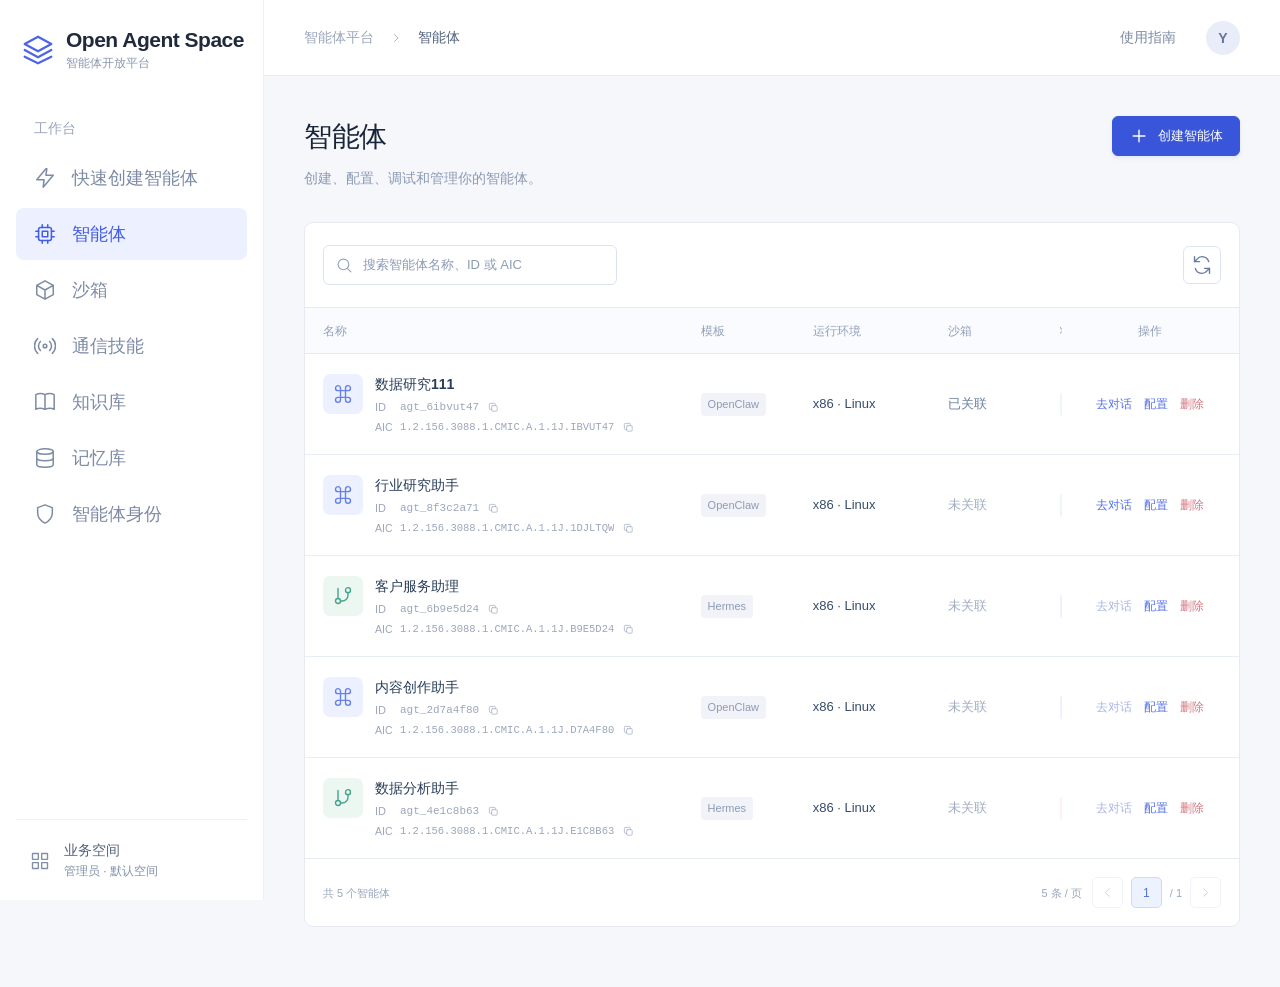
==== index.html @ 4971a1d3 "Publish Open Agent Space interactive demo" ====
<!doctype html>
<html lang="zh-CN">
<head>
  <meta charset="UTF-8">
  <meta name="viewport" content="width=device-width,initial-scale=1">
  <title>编辑配置 · 行业研究助手 · Open Agent Space</title>
  <style>
    :root{font-family:"Microsoft YaHei","PingFang SC",Arial,sans-serif;color:#182438;background:#f6f7fb;font-synthesis:none;--blue:#4058df;--muted:#97a2b9;--border:#e7eaf3}
    *{box-sizing:border-box}body{margin:0}button,a{-webkit-tap-highlight-color:transparent}button{font:inherit}a{color:inherit;text-decoration:none}button{cursor:pointer}button:focus-visible,a:focus-visible{outline:2px solid #6a7df0;outline-offset:4px}svg{width:20px;height:20px;fill:none;stroke:currentColor;stroke-width:1.65;stroke-linecap:round;stroke-linejoin:round;flex:none}.symbols{position:absolute;width:0;height:0;overflow:hidden}
    .sidebar{position:fixed;inset:0 auto 0 0;width:264px;background:#fff;border-right:1px solid #edf0f7;display:flex;flex-direction:column;padding:28px 16px 20px;z-index:2}.brand{display:flex;align-items:center;gap:12px;padding:0 6px}.brand svg{color:#4b64e9;width:32px;height:36px}.brand-name{font-size:21px;font-weight:700;color:#202a3c;white-space:nowrap;letter-spacing:-.5px}.brand-subtitle{font-size:12px;color:#8b97af;margin-top:3px}.nav-caption{font-size:14px;color:#9ca6ba;margin:48px 18px 14px}.navigation{display:flex;flex-direction:column;gap:4px}.nav-item{display:flex;align-items:center;gap:16px;height:52px;padding:0 18px;color:#7e8ba5;font-size:18px;border-radius:8px}.nav-item svg{width:22px;height:22px}.nav-item.active{background:#edf0ff;color:#425de7;font-weight:600}.nav-item:hover{background:#f3f5fc}.nav-item.active:hover{background:#edf0ff}.space{margin-top:auto;border-top:1px solid #edf0f7;padding:22px 14px 0;display:flex;gap:14px;align-items:center;color:#8290aa}.space-title{font-size:14px;color:#53627d}.space-subtitle{font-size:12px;margin-top:3px}.topbar{margin-left:264px;height:76px;border-bottom:1px solid #ebedf5;background:#fff;display:flex;align-items:center;justify-content:space-between;padding:0 54px 0 58px}.breadcrumbs{display:flex;gap:16px;align-items:center;font-size:14px;color:#9ca5ba}.breadcrumbs svg{width:12px;height:12px}.breadcrumbs span:nth-of-type(2){color:#6a758d}.topbar-end{display:flex;gap:30px;align-items:center;color:#7d89a2;font-size:14px}.user-avatar{display:grid;place-items:center;width:34px;height:34px;border-radius:50%;background:#e9edf9;color:#65759b;font-size:14px;font-weight:600}
    main{margin-left:264px;padding:40px 54px 60px 58px}.back{display:inline-flex;align-items:center;gap:8px;color:#8995ad;font-size:14px;line-height:22px}.back svg{width:16px;height:16px}.hero{display:flex;gap:16px;align-items:flex-start;margin-top:24px}.agent-avatar{width:52px;height:52px;border-radius:10px;background:#edf0ff;color:#6981ed;display:grid;place-items:center;margin-top:7px;flex:none}.agent-avatar svg{width:25px;height:25px}.hero-content{min-width:0;flex:1}.hero-top{display:flex;align-items:center;justify-content:space-between;gap:20px;min-height:44px}.name-and-id{display:flex;align-items:center;gap:20px;min-width:0;white-space:nowrap;flex:1}h1{font-size:28px;font-weight:700;line-height:42px;letter-spacing:-.6px;margin:0;flex:0 1 auto;min-width:0;overflow:hidden;text-overflow:ellipsis}.agent-id{display:inline-flex;align-items:center;flex:none;gap:7px;color:#98a2b7;font-size:12px;font-weight:400;line-height:20px;white-space:nowrap}.agent-id code{font-family:Consolas,"SFMono-Regular",monospace;font-size:12px;letter-spacing:0;color:#8f9bb2}.copy-id{display:inline-flex;align-items:center;justify-content:center;width:23px;height:23px;color:#a5afc3;background:none;border:0;border-radius:4px;padding:4px}.copy-id svg{width:14px;height:14px}.copy-id:hover{background:#e9edf8;color:#5269da}.copy-id[data-copied="true"]{color:#2d9a85}.actions{display:flex;gap:10px;flex:none;margin-left:auto}.action{height:36px;border-radius:6px;border:1px solid #e1e6f1;background:#fff;color:#5e6b86;padding:0 14px;display:inline-flex;align-items:center;justify-content:center;gap:7px;font-size:13px;white-space:nowrap}.action.primary{background:#4058df;color:#fff;border-color:#4058df;box-shadow:0 2px 4px #354cb21a}.action.primary:hover{background:#354ccf}.action.secondary:hover{background:#fafbff}.action svg{width:18px;height:18px}
    .metadata{display:flex;align-items:center;gap:0;flex-wrap:nowrap;overflow-x:auto;scrollbar-width:thin;scrollbar-color:#d9dfee transparent;margin-top:12px;padding-bottom:8px;white-space:nowrap;max-width:100%;font-size:12px;line-height:24px}.meta-item{display:inline-flex;align-items:center;gap:5px;flex:none}.meta-item+.meta-item{border-left:1px solid #dfe4ef;margin-left:8px;padding-left:8px}.meta-label{color:#98a3b9}.meta-value{color:#65748f}.tag{display:inline-flex;align-items:center;line-height:23px;padding:0 7px;border-radius:4px}.tag.framework{background:#eef1f6;color:#8390aa}.tag.version{background:#edf0ff;color:#667be3}.tag.running{background:#eaf6f1;color:#4a9b8e}.tabs{display:flex;gap:34px;align-items:center;height:59px;margin-top:12px;border-bottom:1px solid #e3e7f1;color:#929eb4;font-size:16px}.tab{position:relative;align-self:stretch;display:flex;align-items:center;padding:0 1px}.tab.active{color:#4058df;font-weight:600}.tab.active:after{content:"";position:absolute;bottom:-1px;left:0;right:0;height:2px;background:#4c63ed}.tab:hover{color:#4058df}
    .content-grid{display:grid;grid-template-columns:minmax(0,1.65fr) minmax(0,1fr);gap:24px;margin-top:30px;align-items:start}.left-column{display:flex;flex-direction:column;gap:24px}.card{background:#fff;border:1px solid var(--border);border-radius:9px;padding:28px}.card-heading{display:flex;align-items:center;justify-content:space-between;gap:20px}.card h2{font-size:16px;line-height:24px;font-weight:600;margin:0}.text-link{font-size:14px;color:#647be8;line-height:24px;white-space:nowrap}.text-link:hover{color:#4058df}.basic-card{min-height:188px}.description{margin:24px 0 0}.description dt{font-size:14px;color:#97a3bb;line-height:22px}.description dd{font-size:14px;color:#637491;line-height:25px;margin:8px 0 0}.recent-card{min-height:192px}.session{display:flex;align-items:center;gap:12px;margin-top:38px}.session-icon{display:grid;place-items:center;width:34px;height:34px;background:#f1f4fa;border-radius:6px;color:#8b9ac4;flex:none}.session-icon svg{width:18px;height:18px}.session-title{font-size:14px;color:#40516d;line-height:22px}.session-meta{font-size:13px;color:#9ba6bb;line-height:22px;margin-top:2px}.continue{margin-left:auto}.start-card{min-height:172px;background:#fafbfe}.start-card h2{font-size:14px}.start-card p{font-size:14px;line-height:24px;color:#99a5bc;margin:20px 0 16px}.start-link{display:inline-flex;align-items:center;gap:7px}.start-link svg{width:17px;height:17px}
    .content-only .sidebar,.content-only .topbar{display:none}.content-only main{margin-left:0;padding:40px 46px 60px}.content-only .hero{margin-top:24px}.content-only .tabs{margin-top:12px}
    @media(max-width:1500px){.topbar{padding-left:40px;padding-right:40px}main{padding-left:40px;padding-right:40px}.name-and-id{gap:14px}h1{font-size:26px}.actions{gap:10px}.action{padding:0 12px}.metadata{font-size:11.5px}.meta-item{gap:5px}.meta-item+.meta-item{margin-left:8px;padding-left:8px}}
    @media(max-width:1100px){.sidebar{width:220px}.brand-name{font-size:18px}.brand{gap:9px}.nav-item{font-size:16px}.topbar,main{margin-left:220px}.topbar{padding-left:28px;padding-right:28px}main{padding-left:28px;padding-right:28px}.hero-top{align-items:flex-start;flex-direction:column;gap:12px}.content-grid{grid-template-columns:minmax(0,1.55fr) minmax(0,1fr)}.card{padding:24px}.card-heading{gap:10px}.content-only .hero-top{flex-direction:row;align-items:center}}
    .agent-phone{display:inline-flex;align-items:center;flex:none;gap:7px;color:#98a2b7;font-size:12px;font-weight:400;line-height:20px;white-space:nowrap}.agent-phone svg{width:14px;height:14px;fill:currentColor;stroke:none}
    .breadcrumbs [aria-current="page"]{color:#53627d;font-weight:500}
    [hidden]{display:none!important}
    .configuration{display:flex;flex-direction:column;gap:24px;margin-top:30px;scroll-margin-top:24px}.config-section{background:#fff;border:1px solid var(--border);border-radius:10px;padding:28px 32px}.config-section h2{font-size:18px;line-height:28px;margin:0;font-weight:600}.config-heading{display:flex;justify-content:space-between;align-items:center;gap:24px}.config-heading-note{font-size:13px;color:#98a3b9;line-height:22px}.required{color:#e16f7e;margin-left:4px}.config-fields{display:flex;flex-direction:column;gap:24px;margin-top:24px}.field{display:flex;flex-direction:column;gap:8px;min-width:0}.field-label{font-size:14px;line-height:24px;color:#596c89}.field input[type="text"],.field textarea,.field select{width:100%;border:1px solid #dce2f0;border-radius:6px;background:#fff;color:#30435e;font:inherit;font-size:14px;line-height:24px;padding:10px 14px;outline:none;transition:border-color .15s,box-shadow .15s}.field input[type="text"],.field select{height:44px}.field textarea{resize:vertical;min-height:88px}.field textarea.prompt{min-height:140px}.field input:focus,.field textarea:focus,.field select:focus{border-color:#7186ed;box-shadow:0 0 0 3px #647ced12}.field select{appearance:none;background-image:url("data:image/svg+xml,%3Csvg xmlns='http://www.w3.org/2000/svg' width='16' height='16' viewBox='0 0 24 24' fill='none' stroke='%237789a6' stroke-width='2' stroke-linecap='round' stroke-linejoin='round'%3E%3Cpath d='m6 9 6 6 6-6'/%3E%3C/svg%3E");background-repeat:no-repeat;background-position:right 14px center;padding-right:40px}.field-help{font-size:12px;line-height:22px;color:#97a4ba;margin:0}.config-description{font-size:14px;line-height:24px;color:#96a3b9;margin:14px 0 0}.config-checkbox{display:inline-flex;align-items:center;gap:10px;font-size:14px;color:#788ba8;white-space:nowrap;cursor:pointer}.config-checkbox input,.skill-card input{width:16px;height:16px;accent-color:#405cdf;cursor:pointer;margin:0;flex:none}
    .image-options{display:grid;grid-template-columns:1fr 1fr;gap:18px;margin-top:24px}.image-option{position:relative;display:flex;flex-direction:column;border:1px solid #dce2f0;border-radius:9px;padding:24px;min-height:188px;cursor:pointer;background:#fff}.image-option:has(input:checked){background:#f6f8ff;border-color:#627bf0;box-shadow:inset 0 0 0 1px #627bf0}.image-option:focus-within{outline:2px solid #a3b2ff;outline-offset:3px}.image-option input{position:absolute;opacity:0;width:1px;height:1px}.image-option-top{display:flex;align-items:center;gap:12px;padding-right:30px}.image-icon{width:46px;height:46px;border-radius:10px;background:#edf1ff;color:#597be5;display:grid;place-items:center;flex:none}.image-icon svg{width:27px;height:27px}.image-icon.hermes{background:#f0ebfc;color:#a087db}.image-eyebrow{font-size:13px;color:#8a9cba}.image-option strong{font-size:23px;line-height:32px;color:#365777;margin-top:20px}.image-option p{margin:12px 0 0;font-size:14px;line-height:24px;color:#8a9dbb}.radio-indicator{position:absolute;top:35px;right:24px;width:21px;height:21px;border-radius:50%;border:1px solid #d4def1;display:grid;place-items:center;color:#fff;background:#fff}.radio-indicator svg{width:14px;height:14px;opacity:0}.image-option input:checked~.radio-indicator{border-color:#4d6de0;background:#4d6de0}.image-option input:checked~.radio-indicator svg{opacity:1}
    .skill-tabs{display:flex;align-items:center;gap:26px;margin:24px 0}.skill-tab{border:0;background:transparent;padding:3px 0;color:#9ba7bd;font-size:14px;font-weight:400;line-height:24px}.skill-tab[aria-selected="true"]{color:#365ce9;font-weight:600}.skills-grid{display:grid;grid-template-columns:1fr 1fr;gap:16px}.skill-card{display:flex;align-items:flex-start;gap:14px;border:1px solid #e0e6f2;background:#fff;border-radius:8px;padding:20px;min-height:148px;cursor:pointer}.skill-card:has(input:checked){border-color:#b6c3ff;background:#f7f9ff}.skill-card input{margin-top:7px}.skill-icon{width:36px;height:36px;border-radius:7px;background:#f1f4fb;color:#7f94bd;display:grid;place-items:center;flex:none}.skill-icon svg{width:21px;height:21px}.skill-copy{min-width:0}.skill-copy strong{font-size:15px;line-height:26px;font-weight:600;color:#21354f}.skill-copy p{font-size:14px;line-height:24px;color:#8b9cb7;margin:4px 0 12px}.skill-source{font-size:13px;color:#8798b5;line-height:22px}.sandbox-create{height:36px;padding:0 12px;font-size:13px;gap:8px}.sandbox-note{display:flex;align-items:center;gap:10px;font-size:14px;line-height:24px;color:#9aa8bd;margin:24px 0 0}.sandbox-note svg{width:17px;height:17px}
    .library-heading{display:flex;align-items:center;justify-content:space-between;gap:24px}.library-heading .config-description{margin-top:4px;font-size:13px}.library-details{display:flex;align-items:flex-start;gap:18px;border-top:1px solid #e6ebf5;margin-top:24px;padding-top:24px}.library-icon{display:grid;place-items:center;width:44px;height:44px;border-radius:8px;background:#f2f5fc;color:#8297c0;flex:none}.library-icon svg{width:23px;height:23px}.library-copy{flex:1;min-width:0}.library-copy strong{font-size:16px;line-height:26px;font-weight:600}.library-copy p{font-size:14px;line-height:24px;color:#90a1bc;margin:8px 0 0}.library-status{margin-left:auto;background:#eaf7f2;color:#42a492;border-radius:4px;padding:3px 8px;font-size:13px;line-height:21px;white-space:nowrap}.identity-note{display:flex;align-items:flex-start;gap:18px;background:#f8faff}.identity-note>svg{color:#4164ef;margin-top:3px;width:24px;height:24px}.identity-note h2{font-size:16px;line-height:26px}.identity-note p{font-size:14px;line-height:24px;color:#91a2bc;margin:12px 0 0}.configuration-footer{display:flex;justify-content:space-between;align-items:center;gap:20px;border:1px solid var(--border);border-radius:9px;background:#fff;padding:18px 28px}.current-version{font-size:13px;color:#96a3ba}.apply-button{display:inline-flex;align-items:center;justify-content:center;gap:9px;min-height:40px;padding:0 18px;background:#3956da;border:1px solid #3956da;border-radius:6px;box-shadow:0 2px 4px #354cb21a;color:#fff;font-size:14px}.apply-button:hover{background:#304dcc}.apply-button svg{width:20px;height:20px}
    @media(max-width:1200px){.config-section{padding:26px}.image-option{padding:20px}.image-option-top{gap:10px}.image-options{gap:16px}.image-option p{font-size:13px}.skill-card{padding:18px;gap:11px}.skill-copy p{font-size:13px}.library-heading{align-items:flex-start}.library-heading .config-description{max-width:540px}}
    .chat-view main{padding-bottom:24px}.chat-workspace{display:grid;grid-template-columns:244px minmax(0,1fr);height:calc(100dvh - 302px);min-height:420px;margin-top:28px;border:1px solid #e0e6f2;border-radius:10px;background:#fff;overflow:hidden}.chat-sidebar{display:flex;flex-direction:column;min-height:0;padding:16px;border-right:1px solid #dfe5f1;background:#fbfcff}.new-chat{display:flex;align-items:center;justify-content:center;gap:10px;width:100%;height:38px;flex:none;border:1px solid #dce3f0;border-radius:6px;color:#506481;background:#fff;font-size:14px}.new-chat svg{width:18px;height:18px}.new-chat:hover{border-color:#a9b8ef;background:#f7f9ff}.chat-list-heading{font-size:13px;line-height:22px;color:#99a5bb;margin:24px 8px 12px}.chat-sessions{display:flex;flex-direction:column;gap:8px;overflow-y:auto;min-height:0}.chat-session{width:100%;padding:13px 12px;border:0;border-radius:7px;background:transparent;text-align:left;color:#798aa6;cursor:pointer}.chat-session[aria-current="true"]{background:#edf1ff;color:#3e5fe0}.chat-session-title{display:block;font-size:14px;line-height:24px}.chat-session-time{display:block;font-size:12px;line-height:20px;color:#91a1bd;margin-top:4px}.chat-main{display:flex;flex-direction:column;min-width:0;min-height:0}.chat-heading{display:flex;align-items:center;gap:16px;flex:none;min-height:56px;padding:0 22px;border-bottom:1px solid #e3e9f4}.chat-heading-title{display:flex;align-items:center;gap:12px;font-size:15px;color:#526481;min-width:0}.chat-heading-title svg{width:18px;height:18px;color:#768aae}.chat-heading-meta{display:flex;align-items:center;gap:20px;margin-left:auto;flex:none;color:#62748f;font-size:14px}.chat-stage{display:flex;flex:1;min-height:0;overflow-y:auto;overscroll-behavior:contain}.chat-welcome{display:flex;flex-direction:column;align-items:center;justify-content:center;margin:auto;padding:24px;text-align:center;max-width:100%}.chat-welcome-avatar{display:grid;place-items:center;width:56px;height:56px;border-radius:11px;background:#edf1ff;color:#3f64ec;flex:none}.chat-welcome-avatar svg{width:28px;height:28px}.chat-welcome h2{font-size:22px;line-height:32px;font-weight:600;color:#172940;margin:20px 0 8px}.chat-welcome p{font-size:14px;line-height:24px;color:#8c9db8;margin:0}.chat-suggestions{display:flex;align-items:center;justify-content:center;gap:12px;flex-wrap:wrap;margin-top:20px}.chat-suggestion{display:inline-flex;align-items:center;justify-content:center;gap:10px;min-height:42px;padding:0 16px;border:1px solid #dce4f2;border-radius:6px;background:#fff;color:#899ab6;font-size:14px;line-height:22px}.chat-suggestion:hover{color:#4c68dc;border-color:#bdcafa;background:#fafbff}.chat-suggestion svg{width:15px;height:15px}.chat-messages{display:flex;flex-direction:column;align-items:flex-end;gap:16px;width:100%;padding:24px}.chat-message{max-width:min(720px,85%);padding:12px 16px;background:#edf1ff;border-radius:12px 12px 4px 12px;color:#354c6c;font-size:14px;line-height:24px;white-space:pre-wrap;overflow-wrap:anywhere}.chat-composer{display:flex;flex-direction:column;flex:none;margin:0 20px 20px;border:1px solid #dce4f2;border-radius:8px;padding:12px 14px;background:#fff}.chat-composer:focus-within{border-color:#9daeed;box-shadow:0 0 0 2px #647ced0a}.chat-composer textarea{width:100%;min-height:52px;border:0;outline:0;padding:0;background:transparent;resize:none;font:inherit;font-size:14px;line-height:24px;color:#465c7b}.chat-composer textarea::placeholder{color:#99a3b5}.chat-composer-footer{display:flex;align-items:center;justify-content:space-between;gap:16px;margin-top:8px}.chat-send-hint{font-size:12px;line-height:20px;color:#93a1ba}.chat-send{display:grid;place-items:center;width:36px;height:36px;padding:0;background:#3456ec;border:1px solid #3456ec;border-radius:6px;color:#fff;box-shadow:0 2px 4px #3456ec12}.chat-send:hover{background:#2c4cda}.chat-send svg{width:21px;height:21px}.content-only.chat-view .chat-workspace{height:calc(100dvh - 226px)}
    @media(max-width:1500px){.chat-workspace{grid-template-columns:220px minmax(0,1fr)}.chat-heading{padding:0 18px}.chat-heading-meta{gap:14px}.chat-welcome{padding:20px}.chat-welcome h2{font-size:20px}.chat-suggestion{font-size:13px;padding:0 12px}.chat-composer{margin-right:18px;margin-left:18px}}
    .create-view main>.back,.create-view main>.hero{display:none}.create-view .topbar{position:sticky;top:0;z-index:3}.create-page-heading{display:flex;align-items:flex-start;justify-content:space-between;gap:24px;margin-top:22px}.create-page-heading h1{font-size:30px;line-height:44px;letter-spacing:-.5px;overflow:visible}.create-page-heading p{font-size:15px;line-height:26px;color:#8294b2;margin:8px 0 0}.cancel-create{height:40px;padding:0 18px;font-size:14px;margin-top:1px}.create-steps{display:grid;grid-template-columns:repeat(4,minmax(0,1fr));border:1px solid var(--border);border-radius:9px;background:#fff;overflow:hidden;margin:32px 0 28px}.create-step{position:relative;display:flex;align-items:center;justify-content:center;gap:12px;min-height:66px;border:0;background:#fff;color:#899bb9;font-size:14px;padding:12px 8px}.create-step+.create-step{border-left:1px solid #edf0f7}.create-step[aria-current="step"]{background:#f3f5ff;color:#3e5bea}.create-step[aria-current="step"]:after{content:"";position:absolute;bottom:0;left:0;right:0;height:3px;background:#405ce8}.step-number{display:grid;place-items:center;width:25px;height:25px;border:1px solid #dce4f3;border-radius:50%;font-size:12px;background:#fff}.create-step[aria-current="step"] .step-number{background:#3e5cde;border-color:#3e5cde;color:#fff}.create-step[data-complete="true"] .step-number{background:#edf2ff;border-color:#edf2ff;color:#6d87bd}.step-number svg{width:16px;height:16px}.create-layout{display:grid;grid-template-columns:minmax(0,1fr) minmax(270px,24%);gap:28px;align-items:start}.create-form,.create-panel,#create-libraries{display:flex;flex-direction:column;gap:24px;min-width:0}.create-environment{margin-top:30px;padding-top:26px;border-top:1px solid #e6ebf5}.environment-options .image-option{min-height:148px;padding:20px}.environment-options .image-icon{width:38px;height:38px;border-radius:8px}.environment-options .image-icon svg{width:23px;height:23px}.environment-options .image-icon.android{color:#4ea78a;background:#eaf7f1}.environment-options .image-option strong{font-size:17px;line-height:26px;margin-top:16px}.environment-options .image-option p{margin-top:6px;font-size:13px}.environment-options .radio-indicator{top:28px;right:20px}.create-preview{position:sticky;top:100px;min-width:0;background:#fff;border:1px solid var(--border);border-radius:9px;padding:24px}.preview-caption{font-size:12px;line-height:22px;color:#9ba6bb;margin:0}.create-preview h2{font-size:20px;line-height:30px;color:#182d47;margin:14px 0 24px;overflow-wrap:anywhere}.create-preview dl{display:flex;flex-direction:column;gap:20px;margin:0}.create-preview dl>div{display:flex;justify-content:space-between;align-items:baseline;gap:18px;font-size:13px;line-height:20px}.create-preview dt{color:#98a5bc;flex:none}.create-preview dd{color:#526c8e;text-align:right;margin:0;overflow-wrap:anywhere}.preview-identity{display:flex;align-items:flex-start;gap:8px;border-top:1px solid #e4eaf4;padding-top:20px;margin-top:26px;font-size:12px;line-height:22px;color:#8a9fbe}.preview-identity svg{width:17px;height:17px;margin-top:2px}.create-footer{position:sticky;bottom:16px;z-index:1;display:flex;justify-content:space-between;align-items:center;gap:20px;border:1px solid var(--border);border-radius:9px;background:#fff;padding:18px 26px;box-shadow:0 -6px 24px #f6f7fbcc}.create-footer>span{font-size:13px;line-height:22px;color:#98a7bf}.create-footer>div{display:flex;gap:12px}.create-footer .action{height:42px;font-size:14px;padding:0 16px}.create-footer .apply-button{height:42px;padding:0 18px}.create-information{display:flex;align-items:flex-start;gap:16px;border:1px solid #d9e4ff;border-radius:7px;background:#eff4ff;color:#6c8dc5;padding:20px 24px}.create-information>svg{width:23px;height:23px;flex:none;margin-top:2px}.create-information p{font-size:14px;line-height:24px;margin:0;color:#5c82c2}.create-information span{display:block;font-size:13px;line-height:24px;color:#91a8cf;margin-top:6px}.create-confirm-note{align-items:center;padding:16px 20px}.create-confirm-note>svg{margin:0;width:20px;height:20px}.create-confirm-note p{font-size:13px}.create-sandbox-details{display:flex;align-items:flex-start;gap:16px;border-top:1px solid #e6ebf5;padding-top:22px;margin-top:24px}.create-sandbox-details .action{font-size:12px;height:34px;padding:0 12px;margin-left:auto}.create-sandbox-details .library-copy p{font-size:13px;line-height:23px;margin-top:6px}.sandbox-config-summary:focus{outline:2px solid #91a6ef;outline-offset:4px;border-radius:2px}.library-status.disabled{background:#f2f4f8;color:#9aa6b9}.field-error{font-size:12px;line-height:20px;color:#e56877}.field input[aria-invalid="true"]{border-color:#e56877}.create-pending{background:#edf2ff;color:#5d7bdb;border-radius:4px;padding:5px 9px;font-size:12px;line-height:18px}.create-confirmation{display:grid;grid-template-columns:1fr 1fr;column-gap:28px;row-gap:26px;margin:28px 0 0}.create-confirmation>div{min-width:0}.create-confirmation dt{font-size:13px;line-height:22px;color:#96a5bd}.create-confirmation dd{font-size:14px;line-height:25px;color:#506b8d;margin:10px 0 0;white-space:pre-wrap;overflow-wrap:anywhere;min-height:25px}.confirmation-wide{grid-column:1/-1}.confirmation-aic{border-top:1px solid #e6ebf5;padding-top:22px}.confirmation-aic dt{display:flex;align-items:center;gap:8px;color:#6984af}.confirmation-aic dt svg{width:17px;height:17px}.market-option{min-height:90px;align-items:center}.market-option input{margin-top:0}.create-form .image-option{min-height:180px}.create-form .environment-options .image-option{min-height:148px}
    #configuration .image-options,#create-image-options .image-options{grid-template-columns:repeat(3,minmax(0,1fr))}.image-option.disabled{cursor:not-allowed;background:#f5f6f9;border-color:#e5e8ef;color:#a2abbd}.image-option.disabled .image-icon{background:#e9edf3;color:#a6afbf}.image-option.disabled strong{color:#a2abbd;font-size:20px}.image-option.disabled .radio-indicator{background:#eff1f5;border-color:#dce1e9}.confirmation-aic{border:1px solid #e3e9f6;border-radius:6px;background:#f8faff;padding:14px 16px}.confirmation-aic dd{margin-top:5px}
    @media(max-width:800px){#configuration .image-options{grid-template-columns:1fr}}
    @media(max-width:1500px){.create-layout{grid-template-columns:minmax(0,1fr) 270px;gap:24px}.create-form .config-section{padding:26px}.create-preview{padding:22px}.create-form .image-option{padding:20px}.create-form .image-option p{font-size:13px}.create-form .skill-card{padding:17px;gap:11px}.create-form .skill-copy p{font-size:13px}.create-form .skill-icon{width:32px;height:32px}.create-page-heading h1{font-size:28px}}
    @media(max-width:1200px){.create-layout{grid-template-columns:minmax(0,1fr) 240px;gap:20px}.create-preview{padding:20px}.create-form .image-options,.create-form .skills-grid,#create-image-options .image-options{grid-template-columns:1fr}.create-steps{margin-top:26px}.create-step{gap:8px;font-size:13px}.create-preview dl{gap:17px}.create-footer{padding:16px 20px}.create-footer>span{font-size:12px}}
    @media(max-width:800px){.create-view .sidebar{display:none}.create-view main,.create-view .topbar{margin-left:0;padding-left:20px;padding-right:20px}.create-view .topbar{padding-left:20px;padding-right:20px}.create-layout{grid-template-columns:minmax(0,1fr)}.create-preview{position:static;grid-row:1}.create-preview dl{display:grid;grid-template-columns:1fr 1fr;gap:14px 24px}.create-preview h2{margin-bottom:18px}.preview-identity{margin-top:20px;padding-top:16px}.create-step{font-size:12px;gap:6px;min-height:62px}.step-number{width:22px;height:22px;flex:none}.create-page-heading h1{font-size:26px}.create-page-heading p{font-size:13px}.create-page-heading{gap:14px}.cancel-create{padding:0 12px;font-size:12px}.create-confirmation{grid-template-columns:1fr}.create-footer{bottom:8px;padding:14px}.create-footer>div{gap:8px}.create-footer .action,.create-footer .apply-button{padding:0 12px;font-size:13px}.create-view .breadcrumbs{gap:10px;font-size:12px}.create-view .topbar-end{gap:12px}.create-view .topbar-end a{display:none}.create-form .library-heading{flex-wrap:wrap;gap:16px}}
    .agents-view main>.back,.agents-view main>.hero{display:none}.agents-page-heading{display:flex;justify-content:space-between;align-items:flex-start;gap:24px}.agents-page-heading h1{font-size:28px;line-height:42px;letter-spacing:-.5px}.agents-page-heading p{font-size:14px;line-height:24px;color:#8b9ab4;margin:8px 0 0}.agents-page-heading .apply-button{height:40px;font-size:13px;padding:0 16px}.agent-table-card{background:#fff;border:1px solid var(--border);border-radius:9px;overflow:hidden;margin-top:32px}.agent-table-toolbar{display:flex;align-items:center;justify-content:space-between;gap:24px;padding:22px}.agent-search{display:flex;align-items:center;gap:10px;height:40px;width:294px;max-width:100%;border:1px solid #dce3f0;border-radius:6px;padding:0 12px;color:#96a4bf}.agent-search:focus-within{border-color:#7f94ed;box-shadow:0 0 0 2px #647ced12}.agent-search svg{width:17px;height:17px}.agent-search input{width:100%;min-width:0;outline:none;border:0;font:inherit;font-size:13px;line-height:24px;color:#506382;background:transparent;padding:0}.agent-search input::placeholder{color:#8c9bb3}.agent-refresh{display:grid;place-items:center;flex:none;width:38px;height:38px;padding:0;border:1px solid #dce3f0;border-radius:6px;color:#687d9e;background:#fff}.agent-refresh:hover{background:#f7f9ff;border-color:#aebee8}.agent-refresh svg{width:20px;height:20px}.agent-table-scroll{overflow-x:auto}.agent-table{width:100%;min-width:850px;border-collapse:collapse;table-layout:fixed;text-align:left}.agent-table thead{height:46px;background:#fafbfe;border-top:1px solid #e6eaf3;border-bottom:1px solid #e6eaf3}.agent-table th{font-size:12px;font-weight:400;color:#92a0b9;line-height:20px;padding:12px 22px}.agent-table tbody tr{height:98px;border-bottom:1px solid #e9edf5}.agent-table tbody tr:last-child{border-bottom:0}.agent-table td{padding:18px 22px;font-size:13px;line-height:22px;color:#354c6a;vertical-align:middle}.agent-table .agent-cell{display:flex;align-items:center;gap:12px;min-width:0}.agent-list-avatar{display:grid;place-items:center;flex:none;width:40px;height:40px;border-radius:7px;background:#edf1ff;color:#6680e8}.agent-list-avatar.hermes{background:#ecf7f2;color:#43a38c}.agent-list-avatar svg{width:20px;height:20px}.agent-cell-copy{min-width:0}.agent-name-link{display:block;width:fit-content;max-width:100%;overflow:hidden;white-space:nowrap;text-overflow:ellipsis;font-size:14px;font-weight:600;color:#293d58;line-height:24px}.agent-name-link:hover{color:#405cdf}.agent-list-id{display:flex;align-items:center;gap:5px;color:#9ba6bb;font-size:11px;line-height:18px;margin-top:2px}.agent-list-id code{font-family:Consolas,"SFMono-Regular",monospace;font-size:11px;letter-spacing:0;overflow:hidden;text-overflow:ellipsis;white-space:nowrap}.agent-list-id .copy-id{width:18px;height:18px;padding:3px}.agent-list-id .copy-id svg{width:11px;height:11px}.list-framework{display:inline-flex;line-height:23px;padding:0 7px;border-radius:4px;background:#f1f3f8;color:#8c9bb4;font-size:11px}.agent-status{display:inline-flex;align-items:center;border-radius:4px;padding:2px 7px;line-height:21px;font-size:11px;white-space:nowrap;background:#ebf7f2;color:#4b9c8e}.agent-status.preparing{background:#edf1ff;color:#667de3}.agent-status.error{background:#fff1f2;color:#d9808c}.agent-table .agent-updated{font-size:11px;color:#97a6bf;white-space:nowrap}.agent-row-actions{display:flex;align-items:center;gap:18px;white-space:nowrap;font-size:12px;color:#536fea}.agent-row-actions a:hover{color:#304fd0}.agent-row-actions [aria-disabled="true"]{color:#a8b5e5;cursor:not-allowed}.agent-table-footer{display:flex;align-items:center;justify-content:space-between;gap:20px;border-top:1px solid #e6eaf3;padding:18px 22px;color:#98a6be;font-size:11px;line-height:20px}.agent-pagination{display:flex;align-items:center;gap:8px}.agent-pagination-label{margin-right:2px;white-space:nowrap}.agent-page-button,.agent-page-number{display:grid;place-items:center;width:31px;height:31px;border:1px solid #dce3f1;border-radius:5px;background:#fff;color:#8292af;font-size:12px}.agent-page-button svg{width:13px;height:13px}.agent-page-button:disabled{opacity:.45;cursor:default}.agent-page-number{background:#edf2ff;border-color:#cbd8ff;color:#5675dc}.agent-empty{text-align:center;height:260px;color:#99a7bc!important}.sr-only{position:absolute;width:1px;height:1px;padding:0;margin:-1px;overflow:hidden;clip:rect(0,0,0,0);white-space:nowrap;border:0}.tag.running.preparing{background:#edf1ff;color:#667de3}.tag.running.error{background:#fff1f2;color:#d9808c}.action[aria-disabled="true"]{opacity:.45;cursor:not-allowed;box-shadow:none}.chat-send:disabled{opacity:.45;cursor:not-allowed}
    .agent-table{min-width:1120px}.agent-table .agent-cell{align-items:flex-start}.agent-cell-copy{flex:1}.agent-list-avatar{margin-top:2px}.agent-list-aic{font-size:10.5px}.agent-list-id .identifier-label{flex:0 0 20px}.agent-list-aic code{font-size:10.5px;min-width:0}.agent-table .agent-sandbox{color:#687e9f;white-space:nowrap}.agent-table .agent-sandbox.unlinked{color:#a0acc0}
    @media(max-width:1500px){.agent-table th,.agent-table td{padding-left:18px;padding-right:18px}.agent-table-toolbar,.agent-table-footer{padding-left:18px;padding-right:18px}.agent-row-actions{gap:14px}}
    @media(max-width:800px){.agents-view .sidebar{display:none}.agents-view main,.agents-view .topbar{margin-left:0;padding-left:20px;padding-right:20px}.agents-view .breadcrumbs{gap:10px;font-size:12px}.agents-view .topbar-end{gap:12px}.agents-view .topbar-end>a{display:none}.agents-page-heading h1{font-size:26px}.agents-page-heading p{font-size:12px}.agents-page-heading .apply-button{font-size:12px;padding:0 12px}.agent-table-footer{gap:12px}.agent-pagination{gap:6px}}
    .agent-table{min-width:1180px}.agent-row-actions{gap:12px}.agent-row-actions>*{flex:none}.agent-delete{border:0;background:none;padding:0;font:inherit;line-height:24px;color:#d57882}.agent-delete:hover{color:#c95362}.agent-table th:last-child,.agent-table td:last-child{position:sticky;right:0;z-index:1;background:#fff;box-shadow:-7px 0 12px -12px #62749a}.agent-table th:last-child{background:#fafbfe}.agent-delete-dialog{width:420px;max-width:calc(100vw - 40px);border:1px solid #e0e6f1;border-radius:12px;padding:28px;color:#263a54;box-shadow:0 16px 60px #25344b26}.agent-delete-dialog::backdrop{background:#17253b55}.agent-delete-dialog h2{font-size:19px;line-height:28px;margin:0 0 20px}.agent-delete-dialog p{font-size:14px;line-height:25px;margin:0;overflow-wrap:anywhere}.agent-delete-dialog strong{font-weight:600}.agent-delete-dialog .agent-delete-note{font-size:13px;color:#94a0b5;margin-top:8px}.agent-delete-dialog-actions{display:flex;justify-content:flex-end;gap:12px;margin-top:26px}.agent-delete-dialog-actions .action{min-width:72px;height:38px;font-size:13px}.agent-delete-confirm{background:#d65e6e;border-color:#d65e6e;color:#fff}.agent-delete-confirm:hover{background:#c95060}
    .agent-table th:last-child{text-align:center}.agent-row-actions{justify-content:center}
  </style>
<link rel="stylesheet" href="./resource-shell.css"></head>
<body>
  <svg class="symbols" aria-hidden="true"><defs>
    <symbol id="layers" viewBox="0 0 24 24"><path d="m12 2 10 5.5L12 13 2 7.5 12 2Z"/><path d="m2 12 10 5.5L22 12M2 17l10 5 10-5"/></symbol>
    <symbol id="arrow-left" viewBox="0 0 24 24"><path d="M19 12H5m6-6-6 6 6 6"/></symbol>
    <symbol id="arrow-right" viewBox="0 0 24 24"><path d="M5 12h14m-6-6 6 6-6 6"/></symbol>
    <symbol id="chevron" viewBox="0 0 24 24"><path d="m9 5 7 7-7 7"/></symbol>
    <symbol id="command" viewBox="0 0 24 24"><path d="M9 7V5a3 3 0 1 0-3 3h12a3 3 0 1 0-3-3v14a3 3 0 1 0 3-3H6a3 3 0 1 0 3 3V7Z"/></symbol>
    <symbol id="chip" viewBox="0 0 24 24"><rect x="5" y="5" width="14" height="14" rx="2"/><path d="M9 9h6v6H9zM9 2v3m6-3v3M9 19v3m6-3v3M2 9h3m-3 6h3m14-6h3m-3 6h3"/></symbol>
    <symbol id="zap" viewBox="0 0 24 24"><path d="m13 2-10 12h8l-1 8L21 9h-8l1-7Z"/></symbol>
    <symbol id="cube" viewBox="0 0 24 24"><path d="m12 2 9 5v10l-9 5-9-5V7l9-5ZM3 7l9 5 9-5M12 12v10"/></symbol>
    <symbol id="radio" viewBox="0 0 24 24"><circle cx="12" cy="12" r="2"/><path d="M7 7a7 7 0 0 0 0 10M17 7a7 7 0 0 1 0 10M4 4a11 11 0 0 0 0 16M20 4a11 11 0 0 1 0 16"/></symbol>
    <symbol id="book" viewBox="0 0 24 24"><path d="M12 4C8 2 4 3 2 4v16c3-1.5 6-1.5 10 0 4-1.5 7-1.5 10 0V4c-2-1-6-2-10 0Zm0 0v16"/></symbol>
    <symbol id="database" viewBox="0 0 24 24"><ellipse cx="12" cy="5" rx="9" ry="3"/><path d="M3 5v7c0 4 18 4 18 0V5M3 12v7c0 4 18 4 18 0v-7"/></symbol>
    <symbol id="shield" viewBox="0 0 24 24"><path d="m12 2 8 3v6c0 5-4 9-8 11-4-2-8-6-8-11V5l8-3Z"/></symbol>
    <symbol id="grid" viewBox="0 0 24 24"><path d="M3 3h7v7H3zM14 3h7v7h-7zM3 14h7v7H3zM14 14h7v7h-7z"/></symbol>
    <symbol id="play" viewBox="0 0 24 24"><path d="m6 2 16 10L6 22V2Z"/></symbol>
    <symbol id="sliders" viewBox="0 0 24 24"><path d="M4 3v5m0 4v9m8-18v11m0 4v3m8-18v3m0 4v11M1 8h6m2 6h6m2-8h6"/></symbol>
    <symbol id="copy" viewBox="0 0 24 24"><rect x="8" y="8" width="12" height="12" rx="2"/><path d="M16 8V5a2 2 0 0 0-2-2H5a2 2 0 0 0-2 2v9a2 2 0 0 0 2 2h3"/></symbol>
    <symbol id="phone" viewBox="0 0 24 24"><path d="M6.62 10.79a15.05 15.05 0 0 0 6.59 6.59l2.2-2.2a1 1 0 0 1 1.02-.24c1.12.37 2.33.57 3.57.57.55 0 1 .45 1 1V20c0 .55-.45 1-1 1C10.61 21 3 13.39 3 4c0-.55.45-1 1-1h3.5c.55 0 1 .45 1 1 0 1.25.2 2.45.57 3.57a1 1 0 0 1-.25 1.02l-2.2 2.2Z"/></symbol>
    <symbol id="check" viewBox="0 0 24 24"><path d="m5 12 4 4L19 6"/></symbol>
    <symbol id="message" viewBox="0 0 24 24"><path d="M5 3h14a2 2 0 0 1 2 2v11a2 2 0 0 1-2 2H8l-5 4V5a2 2 0 0 1 2-2Z"/></symbol>
    <symbol id="cloud" viewBox="0 0 24 24"><path d="M7 18a5 5 0 1 1 .66-9.96A7 7 0 0 1 21 11a4 4 0 0 1-1 7H7Z"/></symbol>
    <symbol id="mail" viewBox="0 0 24 24"><rect x="3" y="5" width="18" height="14" rx="2"/><path d="m3 7 9 6 9-6"/></symbol>
    <symbol id="drive" viewBox="0 0 24 24"><path d="m4 10 3-6h10l3 6v10H4V10Zm0 2h16M8 16h.01M16 16h.01"/></symbol>
    <symbol id="minus-circle" viewBox="0 0 24 24"><circle cx="12" cy="12" r="9"/><path d="M8 12h8"/></symbol>
    <symbol id="plus" viewBox="0 0 24 24"><path d="M12 5v14M5 12h14"/></symbol>
    <symbol id="arrow-up" viewBox="0 0 24 24"><path d="M12 20V4m-7 7 7-7 7 7"/></symbol>
    <symbol id="arrow-up-right" viewBox="0 0 24 24"><path d="M7 17 17 7M7 7h10v10"/></symbol>
    <symbol id="server" viewBox="0 0 24 24"><rect x="3" y="3" width="18" height="7" rx="2"/><rect x="3" y="14" width="18" height="7" rx="2"/><path d="M7 6.5h.01M7 17.5h.01"/></symbol>
    <symbol id="mobile" viewBox="0 0 24 24"><rect x="6" y="2" width="12" height="20" rx="2"/><path d="M12 18h.01"/></symbol>
    <symbol id="close" viewBox="0 0 24 24"><path d="m6 6 12 12M6 18 18 6"/></symbol>
    <symbol id="search" viewBox="0 0 24 24"><circle cx="10.5" cy="10.5" r="7.5"/><path d="m16 16 5 5"/></symbol>
    <symbol id="refresh" viewBox="0 0 24 24"><path d="M20 8a8 8 0 0 0-14-3L3 8m0-6v6h6M4 16a8 8 0 0 0 14 3l3-3m0 6v-6h-6"/></symbol>
    <symbol id="branch" viewBox="0 0 24 24"><circle cx="6" cy="18" r="3"/><circle cx="18" cy="5" r="3"/><path d="M6 15V3m3 15h2a7 7 0 0 0 7-7V8"/></symbol>
  </defs></svg>

  <aside class="sidebar">
    <div class="brand"><svg><use href="#layers"/></svg><div><div class="brand-name">Open Agent Space</div><div class="brand-subtitle">智能体开放平台</div></div></div>
    <div class="nav-caption">工作台</div>
    <nav class="navigation" aria-label="平台导航">
      <a class="nav-item" href="#create-agent" data-nav-create><svg><use href="#zap"/></svg>快速创建智能体</a>
      <a class="nav-item active" href="#agents" data-nav-agent aria-current="page"><svg><use href="#chip"/></svg>智能体</a>
      <a class="nav-item" href="#"><svg><use href="#cube"/></svg>沙箱</a>
      <a class="nav-item" href="#"><svg><use href="#radio"/></svg>通信技能</a>
      <a class="nav-item" href="#"><svg><use href="#book"/></svg>知识库</a>
      <a class="nav-item" href="#"><svg><use href="#database"/></svg>记忆库</a>
      <a class="nav-item" href="#"><svg><use href="#shield"/></svg>智能体身份</a>
    </nav>
    <div class="space"><svg><use href="#grid"/></svg><div><div class="space-title">业务空间</div><div class="space-subtitle">管理员 · 默认空间</div></div></div>
  </aside>

  <header class="topbar">
    <div class="breadcrumbs"><span>智能体平台</span><svg><use href="#chevron"/></svg><span data-section-breadcrumb>智能体</span><svg data-section-divider><use href="#chevron"/></svg><span data-agent-breadcrumb>行业研究助手</span><svg data-agent-divider><use href="#chevron"/></svg><span aria-current="page">编辑配置</span></div>
    <div class="topbar-end"><a href="#">使用指南</a><div class="user-avatar">Y</div></div>
  </header>

  <main>
    <a class="back" href="#agents"><svg><use href="#arrow-left"/></svg>返回智能体列表</a>
    <section class="hero" aria-labelledby="agent-name">
      <div class="agent-avatar"><svg><use href="#command"/></svg></div>
      <div class="hero-content">
        <div class="hero-top">
          <div class="name-and-id">
            <h1 id="agent-name">行业研究助手</h1>
            <span class="agent-phone" aria-label="主人实名手机号 138****6621"><svg aria-hidden="true"><use href="#phone"/></svg><span>138****6621</span></span>
            <span class="agent-id"><span>ID</span><code id="agent-id-value">agt_8f3c2a71</code><button class="copy-id" data-copy-target="agent-id-value" data-copy-label="ID" type="button" aria-label="复制 ID" title="复制 ID"><svg><use href="#copy"/></svg></button></span>
            <span class="agent-id agent-aic"><span>AIC</span><code id="agent-aic-value">1.2.156.3088.1.CMIC.A.1.1J.1DJLTQW</code><button class="copy-id" data-copy-target="agent-aic-value" data-copy-label="AIC" type="button" aria-label="复制 AIC" title="复制 AIC"><svg><use href="#copy"/></svg></button></span>
          </div>
          <div class="actions"><a class="action primary" href="#online-debug"><svg><use href="#play"/></svg>在线调试</a><a class="action secondary" href="#configuration"><svg><use href="#sliders"/></svg>编辑配置</a></div>
        </div>
        <div class="metadata" aria-label="智能体基本信息与运行信息" tabindex="0">
          <span class="meta-item"><span class="meta-label">Agent</span><span class="tag framework">OpenClaw</span></span>
          <span class="meta-item"><span class="meta-label">模型</span><span class="meta-value">Qwen Plus</span></span>
          <span class="meta-item"><span class="meta-label">环境</span><span class="meta-value">x86 · Linux</span></span>
          <span class="meta-item"><span class="meta-value">未关联沙箱</span></span>
          <span class="meta-item" data-library="knowledgeLibrary"><span class="meta-value">知识库</span></span>
          <span class="meta-item" data-library="memoryLibrary"><span class="meta-value">记忆库</span></span>
          <span class="meta-item" aria-label="状态：运行中"><span class="tag running">运行中</span></span>
          <span class="meta-item"><span class="tag version">配置V3</span></span>
        </div>
      </div>
    </section>

    <form class="configuration" id="configuration" aria-label="编辑配置">
      <section class="config-section" aria-labelledby="basic-heading">
        <h2 id="basic-heading">基础信息</h2>
        <div class="config-fields">
          <label class="field"><span class="field-label">智能体名称<span class="required">*</span></span><input type="text" id="config-name" name="name" value="行业研究助手" maxlength="50" required aria-describedby="name-help"><span class="field-help" id="name-help">最多 50 个字，在当前空间内保持唯一。</span></label>
          <label class="field"><span class="field-label">智能体描述（可选）</span><textarea name="description" id="config-description" rows="3">跟踪行业动态、整理公开资料，输出可追溯的分析报告。</textarea></label>
        </div>
      </section>

      <section class="config-section" aria-labelledby="image-heading">
        <div class="config-heading"><h2 id="image-heading">镜像选择<span class="required">*</span></h2><span class="config-heading-note">选择适合你的智能体框架</span></div>
        <div class="image-options" role="radiogroup" aria-labelledby="image-heading">
          <label class="image-option"><input type="radio" name="framework" value="OpenClaw" checked required><span class="radio-indicator"><svg><use href="#check"/></svg></span><span class="image-option-top"><span class="image-icon"><svg><use href="#zap"/></svg></span><span class="image-eyebrow">行动型助手</span></span><strong>OpenClaw</strong><p>调用技能与服务，完成多步骤任务和日常自动化。</p></label>
          <label class="image-option"><input type="radio" name="framework" value="Hermes" required><span class="radio-indicator"><svg><use href="#check"/></svg></span><span class="image-option-top"><span class="image-icon hermes"><svg><use href="#sliders"/></svg></span><span class="image-eyebrow">个性化助手</span></span><strong>Hermes</strong><p>可定制角色与技能，通过记忆持续积累使用经验。</p></label>
          <label class="image-option disabled" aria-disabled="true"><input type="radio" name="framework" value="DeepSeek Harness" disabled><span class="radio-indicator"></span><span class="image-option-top"><span class="image-icon"><svg><use href="#chip"/></svg></span></span><strong>DeepSeek Harness</strong><p>敬请期待</p></label>
        </div>
      </section>

      <section class="config-section" aria-labelledby="model-heading">
        <h2 id="model-heading">模型与角色</h2>
        <div class="config-fields">
          <label class="field"><span class="field-label">大模型<span class="required">*</span></span><select name="model" id="config-model" required aria-describedby="model-help"><option value="Qwen Plus">Qwen Plus</option><option value="DeepSeek V3">DeepSeek V3</option><option value="Qwen Max">Qwen Max</option></select><span class="field-help" id="model-help">使用MoMA平台提供的模型</span></label>
          <label class="field"><span class="field-label">系统提示词（可选）</span><textarea class="prompt" name="systemPrompt" id="config-prompt" rows="5">你是一个可靠的通用助手。先理解用户目标，合理使用已启用的技能，交付清晰、可检查的结果。涉及外部操作时先确认必要信息。</textarea></label>
        </div>
      </section>

      <section class="config-section" aria-labelledby="skills-heading">
        <h2 id="skills-heading">技能</h2>
        <p class="config-description">选择通信技能或市场技能，支持多选。</p>
        <div class="skill-tabs" role="tablist" aria-label="技能来源"><button class="skill-tab" type="button" id="communication-tab" role="tab" aria-selected="true" aria-controls="communication-skills">通信技能</button><button class="skill-tab" type="button" id="market-tab" role="tab" aria-selected="false" aria-controls="market-skills" tabindex="-1">技能市场</button></div>
        <div class="skills-grid" role="tabpanel" id="communication-skills" aria-labelledby="communication-tab">
          <label class="skill-card"><input type="checkbox" name="skills" value="call" checked aria-label="通话 Skill"><span class="skill-icon"><svg><use href="#phone"/></svg></span><span class="skill-copy"><strong>通话 Skill</strong><p>调用代接、代打与速记能力，处理来电、外呼和通话后的事项。</p><span class="skill-source">通信技能</span></span></label>
          <label class="skill-card"><input type="checkbox" name="skills" value="message" checked aria-label="消息 Skill"><span class="skill-icon"><svg><use href="#message"/></svg></span><span class="skill-copy"><strong>消息 Skill</strong><p>集中接收消息，辅助回复和定时发送，汇总重要信息与待办。</p><span class="skill-source">通信技能</span></span></label>
          <label class="skill-card"><input type="checkbox" name="skills" value="cloud" checked aria-label="云盘 Skill"><span class="skill-icon"><svg><use href="#drive"/></svg></span><span class="skill-copy"><strong>云盘 Skill</strong><p>集中存放智能体生成的报告、图表与文件，并支持文件管理和快速查找。</p><span class="skill-source">通信技能</span></span></label>
          <label class="skill-card"><input type="checkbox" name="skills" value="mail" checked aria-label="邮箱 Skill"><span class="skill-icon"><svg><use href="#mail"/></svg></span><span class="skill-copy"><strong>邮箱 Skill</strong><p>连接 139 邮箱，完成邮件阅读、撰写回复、摘要整理与待办提取。</p><span class="skill-source">通信技能</span></span></label>
        </div>
        <div class="skills-grid" role="tabpanel" id="market-skills" aria-labelledby="market-tab" hidden><label class="skill-card market-option"><input type="checkbox" name="skills" value="search" aria-label="网页检索"><span class="skill-copy"><strong>网页检索</strong></span></label><label class="skill-card market-option"><input type="checkbox" name="skills" value="document" aria-label="文档处理"><span class="skill-copy"><strong>文档处理</strong></span></label></div>
      </section>

      <section class="config-section" id="sandbox-configuration" aria-labelledby="sandbox-heading">
        <div class="config-heading"><h2 id="sandbox-heading">沙箱</h2><button class="action secondary sandbox-create" type="button"><svg><use href="#plus"/></svg>新建沙箱</button></div>
        <p class="config-description">可选。可选择 Linux、云手机 Android 或云电脑 Windows 沙箱；创建的沙箱也会出现在沙箱列表。</p>
        <div class="config-fields"><label class="field"><span class="field-label">选择沙箱</span><select name="sandbox" id="config-sandbox"><option value="">暂不关联</option><option value="browser">浏览器沙箱 · x86 · Linux</option></select></label></div>
        <p class="sandbox-note" id="config-sandbox-empty"><svg><use href="#minus-circle"/></svg>暂不关联，可在创建后编辑配置添加。</p>
        <div class="library-details" id="config-sandbox-details" hidden><span class="library-icon"><svg><use href="#cube"/></svg></span><div class="library-copy"><strong>浏览器沙箱</strong><p>用于网页访问、页面交互与浏览器自动化。</p><p>x86 · Linux · API Key · Python / Browser</p></div></div>
      </section>

      <section class="config-section" aria-labelledby="knowledge-heading">
        <div class="library-heading"><div><h2 id="knowledge-heading">知识库</h2><p class="config-description">开启后使用知识库中的全部内容，并自动安装云盘知识库 Skill。</p></div><label class="config-checkbox"><input type="checkbox" id="config-knowledge" name="knowledgeLibrary" checked>开启知识库</label></div>
        <div class="library-details" id="knowledge-details"><span class="library-icon"><svg><use href="#cloud"/></svg></span><div class="library-copy"><strong>云盘知识库 Skill</strong><p>已启用，智能体可使用本页全部知识内容。</p></div><span class="library-status">已开启</span></div>
      </section>

      <section class="config-section" aria-labelledby="memory-heading">
        <div class="library-heading"><div><h2 id="memory-heading">记忆库</h2><p class="config-description">开启后使用记忆库，保留用户偏好、长期信息与任务经验。</p></div><label class="config-checkbox"><input type="checkbox" id="config-memory" name="memoryLibrary" checked>开启记忆库</label></div>
        <div class="library-details" id="memory-details"><span class="library-icon"><svg><use href="#database"/></svg></span><div class="library-copy"><strong>记忆库</strong><p>已启用，智能体可读写记忆内容。</p></div><span class="library-status">已开启</span></div>
      </section>

      <section class="config-section identity-note" aria-labelledby="identity-heading"><svg><use href="#shield"/></svg><div><h2 id="identity-heading">智能体身份</h2><p>身份由平台分配，在「智能体身份」模块管理。</p></div></section>
      <footer class="configuration-footer"><span class="current-version" id="current-version" role="status" aria-live="polite">当前生效配置 v3</span><button class="apply-button" type="submit"><svg><use href="#check"/></svg>应用配置</button></footer>
    </form>

    <section class="chat-workspace" id="online-debug" aria-label="在线调试" hidden>
      <aside class="chat-sidebar">
        <button class="new-chat" id="new-chat" type="button"><svg><use href="#plus"/></svg>新建会话</button>
        <div class="chat-list-heading">调试会话记录</div>
        <nav class="chat-sessions" id="chat-sessions" aria-label="调试会话记录"></nav>
      </aside>
      <div class="chat-main">
        <div class="chat-stage" id="chat-stage">
          <div class="chat-welcome" id="chat-welcome"><div class="chat-welcome-avatar"><svg><use href="#command"/></svg></div><h2>你好，我是<span id="chat-agent-name">行业研究助手</span></h2><p>从一项具体任务开始，验证模型和运行效果。</p><div class="chat-suggestions"><button class="chat-suggestion" type="button" data-chat-prompt="帮我整理一份行业研究简报">帮我整理一份行业研究简报<svg><use href="#arrow-up-right"/></svg></button><button class="chat-suggestion" type="button" data-chat-prompt="介绍一下你能做什么">介绍一下你能做什么<svg><use href="#arrow-up-right"/></svg></button></div></div>
          <div class="chat-messages" id="chat-messages" role="log" aria-label="会话消息" aria-live="polite" hidden></div>
        </div>
        <form class="chat-composer" id="chat-composer" aria-label="发送任务"><textarea id="chat-input" rows="2" placeholder="描述你希望智能体完成的任务..." aria-label="描述你希望智能体完成的任务"></textarea><div class="chat-composer-footer"><span class="chat-send-hint">Enter 发送</span><button class="chat-send" type="submit" aria-label="发送"><svg><use href="#arrow-up"/></svg></button></div></form>
      </div>
    </section>

    <section id="agents" class="agents-home" aria-labelledby="agents-heading" hidden>
      <div class="agents-page-heading"><div><h1 id="agents-heading">智能体</h1><p>创建、配置、调试和管理你的智能体。</p></div><a class="apply-button" href="#create-agent"><svg><use href="#plus"/></svg>创建智能体</a></div>
      <div class="agent-table-card">
        <div class="agent-table-toolbar"><label class="agent-search"><svg aria-hidden="true"><use href="#search"/></svg><input id="agent-search" type="search" placeholder="搜索智能体名称、ID 或 AIC" aria-label="搜索智能体名称、ID 或 AIC"></label><button id="agent-refresh" class="agent-refresh" type="button" aria-label="刷新智能体列表" title="刷新"><svg><use href="#refresh"/></svg></button></div>
        <div class="agent-table-scroll"><table class="agent-table" aria-label="智能体列表"><colgroup><col style="width:32%"><col style="width:9.5%"><col style="width:11.5%"><col style="width:9.5%"><col style="width:8.5%"><col style="width:14%"><col style="width:15%"></colgroup><thead><tr><th scope="col">名称</th><th scope="col">模板</th><th scope="col">运行环境</th><th scope="col">沙箱</th><th scope="col">状态</th><th scope="col">更新时间</th><th scope="col">操作</th></tr></thead><tbody id="agent-rows"></tbody></table></div>
        <footer class="agent-table-footer"><span id="agent-count">共 5 个智能体</span><nav class="agent-pagination" aria-label="智能体列表分页"><span class="agent-pagination-label">5 条 / 页</span><button id="agent-page-previous" class="agent-page-button" type="button" aria-label="上一页" disabled><svg style="transform:rotate(180deg)"><use href="#chevron"/></svg></button><span id="agent-page-number" class="agent-page-number" aria-current="page">1</span><span id="agent-page-total">/ 1</span><button id="agent-page-next" class="agent-page-button" type="button" aria-label="下一页" disabled><svg><use href="#chevron"/></svg></button></nav></footer>
      </div><div id="agent-list-status" class="sr-only" role="status" aria-live="polite"></div>
    </section>
    <section id="create-agent" class="create-agent" aria-labelledby="create-heading" hidden>
      <a class="back" href="#configuration" data-create-exit><svg><use href="#arrow-left"/></svg>返回创建门户</a>
      <div class="create-page-heading"><div><h1 id="create-heading">创建智能体</h1><p>四步完成配置，创建后即可进入会话调试。</p></div><a class="action secondary cancel-create" href="#configuration" data-create-exit><svg><use href="#close"/></svg>取消创建</a></div>
      <nav class="create-steps" aria-label="创建步骤">
        <button type="button" class="create-step" data-step="1" aria-current="step"><span class="step-number">1</span><span>智能体配置</span></button>
        <button type="button" class="create-step" data-step="2"><span class="step-number">2</span><span>关联沙箱</span></button>
        <button type="button" class="create-step" data-step="3"><span class="step-number">3</span><span>知识与记忆</span></button>
        <button type="button" class="create-step" data-step="4"><span class="step-number">4</span><span>确认创建</span></button>
      </nav>
      <div class="create-layout">
        <form id="create-form" class="create-form" aria-label="创建智能体" novalidate>
          <div class="create-panel" data-create-panel="1">
            <section class="config-section"><h2>基础信息</h2><div class="config-fields">
              <label class="field"><span class="field-label">智能体名称<span class="required">*</span></span><input id="create-name" type="text" name="name" maxlength="50" placeholder="例如：行业研究助手" required aria-describedby="create-name-error create-name-help"><span class="field-error" id="create-name-error" role="alert" hidden>请输入智能体名称</span><span class="field-help" id="create-name-help">最多 50 个字，在当前空间内保持唯一。</span></label>
              <label class="field"><span class="field-label">智能体描述（可选）</span><textarea name="description" rows="3" placeholder="描述任务目标与适用场景"></textarea></label>
            </div></section>
            <section class="config-section" id="create-image-section"><div id="create-image-options"></div><div class="create-environment">
              <div class="config-heading"><h2 id="create-environment-heading">运行环境<span class="required">*</span></h2><span class="config-heading-note">创建后不可修改</span></div>
              <div class="image-options environment-options" role="radiogroup" aria-labelledby="create-environment-heading">
                <label class="image-option"><input type="radio" name="environment" value="x86 · Linux" checked required><span class="radio-indicator"><svg><use href="#check"/></svg></span><span class="image-option-top"><span class="image-icon"><svg><use href="#server"/></svg></span><span class="image-eyebrow">通用计算</span></span><strong>x86 · Linux</strong><p>适合代码执行、文件处理和自动化任务。</p></label>
                <label class="image-option"><input type="radio" name="environment" value="云手机 · Android" required><span class="radio-indicator"><svg><use href="#check"/></svg></span><span class="image-option-top"><span class="image-icon android"><svg><use href="#mobile"/></svg></span><span class="image-eyebrow">移动应用</span></span><strong>云手机 · Android</strong><p>在云端手机中操作应用，处理移动端任务。</p></label>
              </div>
            </div></section>
            <div id="create-model-section"></div>
            <div id="create-skills-section"></div>
          </div>
          <div class="create-panel" data-create-panel="2" hidden>
            <section class="config-section"><div class="config-heading"><h2>沙箱</h2><button class="action secondary sandbox-create" type="button"><svg><use href="#plus"/></svg>新建沙箱</button></div><p class="config-description">可选。可选择 Linux、云手机 Android 或云电脑 Windows 沙箱；创建的沙箱也会出现在沙箱列表。</p>
              <div class="config-fields"><label class="field"><span class="field-label">选择沙箱</span><select name="sandbox" id="create-sandbox"><option value="">暂不关联</option><option value="browser">浏览器沙箱 · x86 · Linux</option></select></label></div>
              <p class="sandbox-note" id="create-sandbox-empty"><svg><use href="#minus-circle"/></svg>暂不关联，可在创建后编辑配置添加。</p>
              <div class="create-sandbox-details" id="create-sandbox-details" hidden><span class="library-icon"><svg><use href="#cube"/></svg></span><div class="library-copy"><strong>浏览器沙箱</strong><p>用于网页访问、页面交互与浏览器自动化。</p><p class="sandbox-config-summary" tabindex="-1">x86 · Linux · API Key · Python / Browser</p></div><button class="action secondary" id="create-view-sandbox" type="button">查看配置</button></div>
            </section>
          </div>
          <div class="create-panel" data-create-panel="3" hidden>
            <div class="create-information"><svg><use href="#book"/></svg><div><p>连接业务知识，保留长期记忆</p><span>知识库与记忆库默认不开启，可按需勾选。</span></div></div>
            <div id="create-libraries"></div>
          </div>
          <div class="create-panel" data-create-panel="4" hidden>
            <section class="config-section"><div class="config-heading"><h2>确认创建信息</h2><span class="create-pending">待创建</span></div><p class="config-description">核对所选配置。创建后可以继续编辑和调试。</p>
              <dl class="create-confirmation">
                <div><dt>智能体名称</dt><dd data-confirm="name"></dd></div><div><dt>镜像 / 环境</dt><dd data-confirm="imageEnvironment"></dd></div>
                <div class="confirmation-wide confirmation-aic"><dt><svg><use href="#shield"/></svg>智能体身份（AIC）</dt><dd>创建成功后自动分配</dd></div>
                <div class="confirmation-wide"><dt>大模型</dt><dd data-confirm="model"></dd></div>
                <div class="confirmation-wide"><dt>描述</dt><dd data-confirm="description"></dd></div>
                <div class="confirmation-wide"><dt>系统提示词</dt><dd data-confirm="systemPrompt"></dd></div>
                <div class="confirmation-wide"><dt>技能</dt><dd data-confirm="skills"></dd></div>
                <div class="confirmation-wide"><dt>沙箱</dt><dd data-confirm="sandbox"></dd></div>
                <div><dt>知识库</dt><dd data-confirm="knowledgeLibrary"></dd></div><div><dt>记忆库</dt><dd data-confirm="memoryLibrary"></dd></div>
              </dl>
            </section>
            <div class="create-information create-confirm-note"><svg><use href="#shield"/></svg><p>智能体创建完成后自动分配专属 AIC，并提供会话调试入口。通信技能的外部账号授权可在创建后配置。</p></div>
          </div>
          <footer class="create-footer"><span id="create-step-caption">步骤 1 / 4</span><div><button class="action secondary" id="create-previous" type="button" hidden><svg><use href="#arrow-left"/></svg>上一步</button><button class="apply-button" id="create-next" type="button"><svg><use href="#arrow-right"/></svg>下一步</button><button class="apply-button" id="create-submit" type="submit" hidden><svg><use href="#plus"/></svg>创建智能体</button></div></footer>
        </form>
        <aside class="create-preview" aria-label="创建预览"><p class="preview-caption">创建预览</p><h2 id="create-preview-name">未命名智能体</h2><dl>
          <div><dt>镜像</dt><dd data-preview="framework">OpenClaw</dd></div><div><dt>运行环境</dt><dd data-preview="environment">x86 · Linux</dd></div><div><dt>大模型</dt><dd data-preview="model">Qwen Plus</dd></div><div><dt>技能</dt><dd data-preview="skills">6 个</dd></div><div><dt>沙箱</dt><dd data-preview="sandbox">未关联</dd></div><div><dt>知识库</dt><dd data-preview="knowledgeLibrary">未开启</dd></div><div><dt>记忆库</dt><dd data-preview="memoryLibrary">未开启</dd></div>
        </dl><div class="preview-identity"><svg><use href="#shield"/></svg><span>创建成功后自动分配智能体身份（AIC）</span></div></aside>
      </div>
    </section>
  </main>
  <dialog id="agent-delete-dialog" class="agent-delete-dialog" aria-labelledby="agent-delete-heading" aria-describedby="agent-delete-description"><h2 id="agent-delete-heading">删除智能体</h2><p id="agent-delete-description">确定删除“<strong id="agent-delete-name"></strong>”吗？</p><p class="agent-delete-note">删除后将移除该智能体的配置和调试会话记录。</p><div class="agent-delete-dialog-actions"><button type="button" class="action secondary" id="agent-delete-cancel" autofocus>取消</button><button type="button" class="action agent-delete-confirm" id="agent-delete-confirm">删除</button></div></dialog>
  <script id="creation-selections" type="application/json">
    {"memoryLibrary": true, "knowledgeLibrary": true}
  </script>
  <script>
    if (new URLSearchParams(location.search).has('content-only')) document.body.classList.add('content-only');
    const creationSelections = JSON.parse(document.getElementById('creation-selections').textContent);
    const form = document.getElementById('configuration');
    const originalAgentId = 'agt_8f3c2a71';
    const agentsStorageKey = 'oas-agent-list';
    const deletedAgentsStorageKey = 'oas-agent-deleted-ids';
    const seedAgents = [
      {id:'agt_6ibvut47',name:'数据研究111',framework:'OpenClaw',environment:'x86 · Linux',status:'运行中',updatedAt:'2026-10-23 13:59',description:'123344',skills:['search','document','call','message','cloud','mail'],sandbox:'browser',knowledgeLibrary:true,memoryLibrary:true},
      {id:originalAgentId,name:'行业研究助手',framework:'OpenClaw',environment:'x86 · Linux',status:'运行中',updatedAt:'2026-10-19 17:42',ownerPhone:'138****6621',aic:'1.2.156.3088.1.CMIC.A.1.1J.1DJLTQW'},
      {id:'agt_6b9e5d24',name:'客户服务助理',framework:'Hermes',environment:'x86 · Linux',status:'准备中',updatedAt:'2026-10-19 16:28'},
      {id:'agt_2d7a4f80',name:'内容创作助手',framework:'OpenClaw',environment:'x86 · Linux',status:'准备中',updatedAt:'2026-10-19 15:56'},
      {id:'agt_4e1c8b63',name:'数据分析助手',framework:'Hermes',environment:'x86 · Linux',status:'异常',updatedAt:'2026-10-19 14:35'}
    ];
    function sandboxRecord(value) {
      return window.oasModules ? window.oasModules.sandbox(value) : value === 'browser' ? {name:'浏览器沙箱'} : null;
    }
    function readRoute() {
      const [view, query] = location.hash.slice(1).split('?');
      return {view:view || 'agents',agentId:new URLSearchParams(query || '').get('agent') || originalAgentId};
    }
    function agentLink(view, id = activeAgentId) {
      return '#' + view + (id === originalAgentId ? '' : '?agent=' + encodeURIComponent(id));
    }
    function readAgents() {
      let records = seedAgents.map(agent => ({...agent}));
      try {
        const stored = JSON.parse(localStorage.getItem(agentsStorageKey));
        if (Array.isArray(stored) && stored.every(agent => typeof agent.id === 'string' && typeof agent.name === 'string' && ['OpenClaw','Hermes'].includes(agent.framework) && ['运行中','准备中','异常'].includes(agent.status))) {
          records = [...stored, ...seedAgents.filter(seed => !stored.some(agent => agent.id === seed.id)).map(agent => ({...agent}))];
        }
      } catch {}
      let deletedIds = [];
      try {
        const storedDeleted = JSON.parse(localStorage.getItem(deletedAgentsStorageKey));
        if (Array.isArray(storedDeleted)) deletedIds = storedDeleted;
      } catch {}
      records = records.filter(agent => !deletedIds.includes(agent.id));
      // Stable demonstration identities; existing AIC values are retained.
      let completed = false;
      records.forEach(agent => {
        if (typeof agent.aic !== 'string' || !agent.aic.trim()) {
          agent.aic = '1.2.156.3088.1.CMIC.A.1.1J.' + agent.id.slice(-7).toUpperCase();
          completed = true;
        }
      });
      if (completed) { try { localStorage.setItem(agentsStorageKey,JSON.stringify(records)); } catch {} }
      return records;
    }
    function persistAgents() {
      try { localStorage.setItem(agentsStorageKey, JSON.stringify(agents)); } catch {}
    }
    let agents = readAgents();
    let activeAgentId = agents.some(agent => agent.id === readRoute().agentId) ? readRoute().agentId : agents[0]?.id || originalAgentId;
    let storageKey = 'oas-agent-' + activeAgentId + '-configuration';
    let debugState = null;
    const defaults = {
      name: '行业研究助手',
      description: '跟踪行业动态、整理公开资料，输出可追溯的分析报告。',
      framework: 'OpenClaw', model: 'Qwen Plus',
      systemPrompt: '你是一个可靠的通用助手。先理解用户目标，合理使用已启用的技能，交付清晰、可检查的结果。涉及外部操作时先确认必要信息。',
      skills: ['call', 'message', 'cloud', 'mail'], sandbox: '',
      knowledgeLibrary: creationSelections.knowledgeLibrary === true,
      memoryLibrary: creationSelections.memoryLibrary === true,
      version: 3
    };
    function loadAgentConfiguration(agent) {
      const base = agent.id === originalAgentId ? {...defaults} : {...defaults,name:agent.name,description:agent.description || '',framework:agent.framework,skills:agent.skills || [...defaults.skills],sandbox:agent.sandbox || '',knowledgeLibrary:agent.knowledgeLibrary === true,memoryLibrary:agent.memoryLibrary === true,version:agent.version || 1};
      base.environment = agent.environment || 'x86 · Linux';
      const key = 'oas-agent-' + agent.id + '-configuration';
      let configuration = {...base};
      try {
        const saved = JSON.parse(localStorage.getItem(key));
        if (saved && typeof saved.name === 'string' && ['OpenClaw','Hermes'].includes(saved.framework) && Number.isInteger(saved.version)) {
          configuration = {...base, ...saved};
          const legacyDemoDefaults = {...defaults,skills:['call','cloud']};
          if (agent.id === originalAgentId && Object.keys(legacyDemoDefaults).every(field => JSON.stringify(saved[field]) === JSON.stringify(legacyDemoDefaults[field]))) {
            configuration.skills = [...defaults.skills];
            localStorage.setItem(key,JSON.stringify(configuration));
          }
        }
      } catch {}
      return configuration;
    }
    let appliedConfiguration = agents.length ? loadAgentConfiguration(agents.find(agent => agent.id === activeAgentId)) : {...defaults,environment:'x86 · Linux'};

    function renderAppliedConfiguration(configuration) {
      const agent = agents.find(item => item.id === activeAgentId);
      if (!agent) return;
      document.getElementById('agent-name').textContent = configuration.name;
      document.getElementById('agent-name').title = configuration.name;
      document.getElementById('agent-id-value').textContent = agent.id;
      document.getElementById('agent-aic-value').textContent = agent.aic || '';
      document.querySelector('.agent-aic').hidden = !agent.aic;
      document.querySelector('.agent-phone').hidden = !agent.ownerPhone;
      document.querySelector('.agent-phone>span').textContent = agent.ownerPhone || '';
      document.querySelector('.agent-phone').setAttribute('aria-label','主人实名手机号 ' + (agent.ownerPhone || ''));
      document.querySelector('[data-agent-breadcrumb]').textContent = configuration.name;
      const view = readRoute().view;
      const detailView = ['configuration','online-debug'].includes(view);
      const pageLabel = view === 'create-agent' ? '创建智能体' : view === 'online-debug' ? '在线调试' : view === 'configuration' ? '编辑配置' : '智能体';
      document.querySelector('.breadcrumbs [aria-current="page"]').textContent = pageLabel;
      document.title = pageLabel + (detailView ? ' · ' + configuration.name : '') + ' · Open Agent Space';
      document.querySelector('.metadata .tag.framework').textContent = configuration.framework;
      document.querySelector('.metadata .meta-item:nth-child(2) .meta-value').textContent = configuration.model;
      document.querySelector('.metadata .meta-item:nth-child(3) .meta-value').textContent = configuration.environment;
      document.querySelector('.metadata .meta-item:nth-child(4) .meta-value').textContent = sandboxRecord(configuration.sandbox)?.name || '未关联沙箱';
      document.querySelector('.metadata .tag.version').textContent = '配置V' + configuration.version;
      const status = document.querySelector('.metadata .tag.running');
      status.textContent = agent.status;
      status.classList.toggle('preparing',agent.status === '准备中');
      status.classList.toggle('error',agent.status === '异常');
      status.parentElement.setAttribute('aria-label','状态：' + agent.status);
      document.querySelector('.actions .primary').href = agentLink('online-debug');
      document.querySelector('.actions .primary').setAttribute('aria-disabled',String(agent.status !== '运行中'));
      document.querySelector('.actions .secondary').href = agentLink('configuration');
      document.getElementById('chat-input').disabled = agent.status !== '运行中';
      document.querySelector('.chat-send').disabled = agent.status !== '运行中';
      document.querySelectorAll('.metadata [data-library]').forEach(item => {
        item.hidden = configuration[item.dataset.library] !== true;
      });
      document.getElementById('current-version').textContent = '当前生效配置 v' + configuration.version;
      if (debugState) renderDebugConversation();
    }

    function syncLibraryDetails() {
      document.getElementById('knowledge-details').hidden = !document.getElementById('config-knowledge').checked;
      document.getElementById('memory-details').hidden = !document.getElementById('config-memory').checked;
    }
    function syncConfigurationSandbox() {
      const value = document.getElementById('config-sandbox').value;
      const selected = Boolean(sandboxRecord(value));
      window.oasModules?.fillSandboxDetails('config-sandbox-details',value);
      document.getElementById('config-sandbox-empty').hidden = selected;
      document.getElementById('config-sandbox-details').hidden = !selected;
    }

    function fillConfiguration(configuration) {
      for (const key of ['name', 'description', 'model', 'systemPrompt', 'sandbox']) form.elements.namedItem(key).value = configuration[key];
      const browserOption = document.querySelector('#config-sandbox option[value="browser"]');
      if (browserOption) browserOption.disabled = configuration.environment !== 'x86 · Linux';
      window.oasModules?.refreshDownloaded?.();
      form.querySelectorAll('[name="framework"]').forEach(input => { input.checked = input.value === configuration.framework; });
      form.querySelectorAll('[name="skills"]').forEach(input => { input.checked = configuration.skills.includes(input.value); });
      document.getElementById('config-knowledge').checked = configuration.knowledgeLibrary;
      document.getElementById('config-memory').checked = configuration.memoryLibrary;
      syncLibraryDetails();
      syncConfigurationSandbox();
    }

    renderAppliedConfiguration(appliedConfiguration);
    fillConfiguration(appliedConfiguration);
    document.getElementById('config-knowledge').addEventListener('change', syncLibraryDetails);
    document.getElementById('config-memory').addEventListener('change', syncLibraryDetails);
    document.getElementById('config-sandbox').addEventListener('change', syncConfigurationSandbox);
    document.getElementById('config-name').addEventListener('input', event => event.target.setCustomValidity(''));

    const skillTabs = [...document.querySelectorAll('.skill-tab')];
    function selectSkillTab(tab) {
      skillTabs.forEach(item => {
        const selected = item === tab;
        item.setAttribute('aria-selected', String(selected));
        item.tabIndex = selected ? 0 : -1;
        document.getElementById(item.getAttribute('aria-controls')).hidden = !selected;
      });
    }
    skillTabs.forEach((tab, index) => {
      tab.addEventListener('click', () => selectSkillTab(tab));
      tab.addEventListener('keydown', event => {
        if (!['ArrowLeft', 'ArrowRight', 'Home', 'End'].includes(event.key)) return;
        event.preventDefault();
        const nextIndex = event.key === 'Home' ? 0 : event.key === 'End' ? skillTabs.length - 1 : (index + (event.key === 'ArrowRight' ? 1 : -1) + skillTabs.length) % skillTabs.length;
        selectSkillTab(skillTabs[nextIndex]);
        skillTabs[nextIndex].focus();
      });
    });

    form.addEventListener('submit', event => {
      event.preventDefault();
      const nameInput = document.getElementById('config-name');
      const duplicate = agents.some(agent => agent.id !== activeAgentId && loadAgentConfiguration(agent).name.toLowerCase() === nameInput.value.trim().toLowerCase());
      nameInput.setCustomValidity(!nameInput.value.trim() ? '请输入智能体名称。' : duplicate ? '当前空间已存在同名智能体。' : '');
      if (!form.reportValidity()) return;
      const values = new FormData(form);
      const nextConfiguration = {
        name: values.get('name').trim(), description: values.get('description'),
        framework: values.get('framework'), model: values.get('model'),
        systemPrompt: values.get('systemPrompt'), skills: values.getAll('skills'),
        sandbox: values.get('sandbox'),
        knowledgeLibrary: document.getElementById('config-knowledge').checked,
        memoryLibrary: document.getElementById('config-memory').checked
      };
      const changed = Object.keys(nextConfiguration).some(key => key === 'skills' ? JSON.stringify([...nextConfiguration.skills].sort()) !== JSON.stringify([...appliedConfiguration.skills].sort()) : JSON.stringify(nextConfiguration[key]) !== JSON.stringify(appliedConfiguration[key]));
      appliedConfiguration = {...appliedConfiguration,...nextConfiguration, version: appliedConfiguration.version + (changed ? 1 : 0)};
      try { localStorage.setItem(storageKey, JSON.stringify(appliedConfiguration)); } catch {}
      const agent = agents.find(item => item.id === activeAgentId);
      agent.name = appliedConfiguration.name;
      agent.framework = appliedConfiguration.framework;
      if (changed) agent.updatedAt = currentAgentDateTime();
      persistAgents();
      renderAppliedConfiguration(appliedConfiguration);
    });
    document.addEventListener('click', async event => {
        if (event.target.closest('a[aria-disabled="true"]')) { event.preventDefault(); return; }
        const copyButton = event.target.closest('[data-copy-target],[data-copy-value]');
        if (!copyButton) return;
        const value = copyButton.dataset.copyValue || document.getElementById(copyButton.dataset.copyTarget).textContent;
        const label = copyButton.dataset.copyLabel;
        try {
          await navigator.clipboard.writeText(value);
        } catch {
          const input = document.createElement('textarea');
          input.value = value;
          input.style.cssText = 'position:fixed;top:-100px;opacity:0';
          document.body.append(input);
          input.select();
          const copied = document.execCommand('copy');
          input.remove();
          if (!copied) return;
        }
        copyButton.dataset.copied = 'true';
        copyButton.setAttribute('aria-label', `已复制 ${label}`);
        copyButton.setAttribute('title', `已复制 ${label}`);
        copyButton.querySelector('use').setAttribute('href', '#check');
        window.setTimeout(() => {
          copyButton.dataset.copied = 'false';
          copyButton.setAttribute('aria-label', `复制 ${label}`);
          copyButton.setAttribute('title', `复制 ${label}`);
          copyButton.querySelector('use').setAttribute('href', '#copy');
        }, 1800);
    });

    let debugStorageKey = 'oas-agent-' + activeAgentId + '-debug-sessions';
    const chatInput = document.getElementById('chat-input');
    const chatSessionList = document.getElementById('chat-sessions');
    const chatMessages = document.getElementById('chat-messages');
    function loadDebugState() {
      const initialSession = {id:'debug-session-initial',title:'新会话',createdLabel:activeAgentId === originalAgentId ? '10-23 11:49' : currentConversationTime(),version:appliedConfiguration.version,model:appliedConfiguration.model,messages:[]};
      debugState = {activeId:initialSession.id,sessions:[initialSession]};
      try {
        const saved = JSON.parse(localStorage.getItem(debugStorageKey));
        if (saved && Array.isArray(saved.sessions) && saved.sessions.length && saved.sessions.every(session => typeof session.id === 'string' && typeof session.title === 'string' && typeof session.createdLabel === 'string' && Number.isInteger(session.version) && typeof session.model === 'string' && Array.isArray(session.messages) && session.messages.every(message => typeof message === 'string'))) debugState = saved;
      } catch {}
    }
    loadDebugState();

    function activeDebugSession() {
      return debugState.sessions.find(session => session.id === debugState.activeId) || debugState.sessions[0];
    }

    function persistDebugState() {
      try { localStorage.setItem(debugStorageKey, JSON.stringify(debugState)); } catch {}
    }

    function renderDebugConversation() {
      const active = activeDebugSession();
      debugState.activeId = active.id;
      chatSessionList.replaceChildren();
      debugState.sessions.forEach(session => {
        const button = document.createElement('button');
        button.type = 'button';
        button.className = 'chat-session';
        button.dataset.sessionId = session.id;
        button.setAttribute('aria-current', String(session.id === active.id));
        const title = document.createElement('span');
        title.className = 'chat-session-title';
        title.textContent = session.title;
        const time = document.createElement('span');
        time.className = 'chat-session-time';
        time.textContent = session.createdLabel + ' · v' + session.version;
        button.append(title, time);
        button.addEventListener('click', () => {
          debugState.activeId = session.id;
          chatInput.value = '';
          renderDebugConversation();
          persistDebugState();
        });
        chatSessionList.append(button);
      });
      document.getElementById('chat-agent-name').textContent = appliedConfiguration.name;
      document.getElementById('chat-welcome').hidden = active.messages.length > 0;
      chatMessages.hidden = active.messages.length === 0;
      chatMessages.replaceChildren();
      active.messages.forEach(message => {
        const bubble = document.createElement('div');
        bubble.className = 'chat-message';
        bubble.textContent = message;
        chatMessages.append(bubble);
      });
      const stage = document.getElementById('chat-stage');
      stage.scrollTop = stage.scrollHeight;
    }

    function currentConversationTime() {
      const parts = new Intl.DateTimeFormat('zh-CN', {timeZone:'Asia/Shanghai',month:'2-digit',day:'2-digit',hour:'2-digit',minute:'2-digit',hour12:false}).formatToParts(new Date());
      const value = type => parts.find(part => part.type === type).value;
      return value('month') + '-' + value('day') + ' ' + value('hour') + ':' + value('minute');
    }

    document.getElementById('new-chat').addEventListener('click', () => {
      const session = {id:crypto.randomUUID(),title:'新会话',createdLabel:currentConversationTime(),version:appliedConfiguration.version,model:appliedConfiguration.model,messages:[]};
      debugState.sessions.unshift(session);
      debugState.activeId = session.id;
      chatInput.value = '';
      renderDebugConversation();
      persistDebugState();
      chatInput.focus();
    });

    document.querySelectorAll('[data-chat-prompt]').forEach(button => {
      button.addEventListener('click', () => {
        chatInput.value = button.dataset.chatPrompt;
        chatInput.focus();
      });
    });

    function sendDebugMessage() {
      if (agents.find(agent => agent.id === activeAgentId).status !== '运行中') return;
      const text = chatInput.value.trim();
      if (!text) return;
      activeDebugSession().messages.push(text);
      chatInput.value = '';
      renderDebugConversation();
      persistDebugState();
      chatInput.focus();
    }

    document.getElementById('chat-composer').addEventListener('submit', event => {
      event.preventDefault();
      sendDebugMessage();
    });
    chatInput.addEventListener('keydown', event => {
      if (event.key === 'Enter' && !event.shiftKey && !event.isComposing) {
        event.preventDefault();
        sendDebugMessage();
      }
    });

    let agentListPage = 1;
    const agentPageSize = 5;
    function currentAgentDateTime() {
      const parts = new Intl.DateTimeFormat('zh-CN',{timeZone:'Asia/Shanghai',year:'numeric',month:'2-digit',day:'2-digit',hour:'2-digit',minute:'2-digit',hour12:false}).formatToParts(new Date());
      const value = type => parts.find(part => part.type === type).value;
      return value('year') + '-' + value('month') + '-' + value('day') + ' ' + value('hour') + ':' + value('minute');
    }
    function createIcon(name) {
      const icon = document.createElementNS('http://www.w3.org/2000/svg','svg');
      icon.setAttribute('viewBox','0 0 24 24');
      icon.setAttribute('aria-hidden','true');
      const use = document.createElementNS('http://www.w3.org/2000/svg','use');
      use.setAttribute('href','#' + name);
      icon.append(use);
      return icon;
    }
    function renderAgentList() {
      const query = document.getElementById('agent-search').value.trim().toLowerCase();
      const records = agents.map(agent => ({agent,configuration:loadAgentConfiguration(agent)})).filter(({agent,configuration}) => !query || configuration.name.toLowerCase().includes(query) || agent.id.toLowerCase().includes(query) || String(agent.aic || '').toLowerCase().includes(query));
      const totalPages = Math.max(1,Math.ceil(records.length / agentPageSize));
      agentListPage = Math.min(totalPages,Math.max(1,agentListPage));
      const rows = document.getElementById('agent-rows');
      rows.replaceChildren();
      records.slice((agentListPage - 1) * agentPageSize,agentListPage * agentPageSize).forEach(({agent,configuration}) => {
        const row = document.createElement('tr');
        row.dataset.agentId = agent.id;
        const nameCell = document.createElement('td');
        const cell = document.createElement('div');
        cell.className = 'agent-cell';
        const avatar = document.createElement('span');
        avatar.className = 'agent-list-avatar' + (configuration.framework === 'Hermes' ? ' hermes' : '');
        avatar.append(createIcon(configuration.framework === 'Hermes' ? 'branch' : 'command'));
        const copy = document.createElement('div');
        copy.className = 'agent-cell-copy';
        const name = document.createElement('a');
        name.className = 'agent-name-link';
        name.href = agentLink('configuration',agent.id);
        name.textContent = configuration.name;
        name.title = configuration.name;
        const id = document.createElement('div');
        id.className = 'agent-list-id';
        const code = document.createElement('code');
        code.textContent = agent.id;
        const idLabel = document.createElement('span');
        idLabel.className = 'identifier-label';
        idLabel.textContent = 'ID';
        const copyButton = document.createElement('button');
        copyButton.type = 'button';
        copyButton.className = 'copy-id';
        copyButton.dataset.copyValue = agent.id;
        copyButton.dataset.copyLabel = 'ID';
        copyButton.setAttribute('aria-label','复制 ' + configuration.name + ' 的 ID');
        copyButton.title = '复制 ID';
        copyButton.append(createIcon('copy'));
        id.append(idLabel,code,copyButton);
        const aic = document.createElement('div');
        aic.className = 'agent-list-id agent-list-aic';
        const aicLabel = document.createElement('span');
        aicLabel.className = 'identifier-label';
        aicLabel.textContent = 'AIC';
        const aicCode = document.createElement('code');
        aicCode.textContent = agent.aic || '—';
        aicCode.title = agent.aic || '';
        aic.append(aicLabel,aicCode);
        if (agent.aic) {
          const aicCopy = document.createElement('button');
          aicCopy.type = 'button';
          aicCopy.className = 'copy-id';
          aicCopy.dataset.copyValue = agent.aic;
          aicCopy.dataset.copyLabel = 'AIC';
          aicCopy.setAttribute('aria-label','复制 ' + configuration.name + ' 的 AIC');
          aicCopy.title = '复制 AIC';
          aicCopy.append(createIcon('copy'));
          aic.append(aicCopy);
        }
        copy.append(name,id,aic);
        cell.append(avatar,copy);
        nameCell.append(cell);
        const frameworkCell = document.createElement('td');
        const framework = document.createElement('span');
        framework.className = 'list-framework';
        framework.textContent = configuration.framework;
        frameworkCell.append(framework);
        const environment = document.createElement('td');
        environment.textContent = configuration.environment;
        const sandbox = document.createElement('td');
        sandbox.className = 'agent-sandbox' + (configuration.sandbox ? '' : ' unlinked');
        sandbox.textContent = configuration.sandbox ? '已关联' : '未关联';
        sandbox.title = sandboxRecord(configuration.sandbox)?.name || '';
        const statusCell = document.createElement('td');
        const status = document.createElement('span');
        status.className = 'agent-status' + (agent.status === '准备中' ? ' preparing' : agent.status === '异常' ? ' error' : '');
        status.textContent = agent.status;
        statusCell.append(status);
        const updated = document.createElement('td');
        updated.className = 'agent-updated';
        updated.textContent = agent.updatedAt || '';
        const actionsCell = document.createElement('td');
        const actions = document.createElement('div');
        actions.className = 'agent-row-actions';
        const chat = document.createElement(agent.status === '运行中' ? 'a' : 'span');
        chat.textContent = '去对话';
        chat.dataset.action = 'chat';
        if (agent.status === '运行中') chat.href = agentLink('online-debug',agent.id);
        else chat.setAttribute('aria-disabled','true');
        const configure = document.createElement('a');
        configure.textContent = '配置';
        configure.dataset.action = 'configuration';
        configure.href = agentLink('configuration',agent.id);
        const remove = document.createElement('button');
        remove.type = 'button';
        remove.className = 'agent-delete';
        remove.textContent = '删除';
        remove.dataset.action = 'delete';
        remove.setAttribute('aria-label','删除 ' + configuration.name);
        remove.addEventListener('click', () => showAgentDeleteDialog(agent.id));
        actions.append(chat,configure,remove);
        actionsCell.append(actions);
        row.append(nameCell,frameworkCell,environment,sandbox,statusCell,updated,actionsCell);
        rows.append(row);
      });
      if (!records.length) {
        const row = document.createElement('tr');
        const cell = document.createElement('td');
        cell.colSpan = 7;
        cell.className = 'agent-empty';
        cell.textContent = agents.length ? '未找到匹配的智能体' : '暂无智能体，点击“创建智能体”开始';
        row.append(cell);
        rows.append(row);
      }
      document.getElementById('agent-count').textContent = '共 ' + records.length + ' 个智能体';
      document.getElementById('agent-page-number').textContent = agentListPage;
      document.getElementById('agent-page-total').textContent = '/ ' + totalPages;
      document.getElementById('agent-page-previous').disabled = agentListPage === 1;
      document.getElementById('agent-page-next').disabled = agentListPage === totalPages;
    }
    document.getElementById('agent-search').addEventListener('input', () => { agentListPage = 1; renderAgentList(); });
    document.getElementById('agent-refresh').addEventListener('click', () => {
      agents = readAgents();
      renderAgentList();
      document.getElementById('agent-list-status').textContent = '列表已刷新';
    });
    document.getElementById('agent-page-previous').addEventListener('click', () => { agentListPage--; renderAgentList(); });
    document.getElementById('agent-page-next').addEventListener('click', () => { agentListPage++; renderAgentList(); });
    const agentDeleteDialog = document.getElementById('agent-delete-dialog');
    let pendingAgentDeleteId = null;
    function showAgentDeleteDialog(id) {
      const agent = agents.find(item => item.id === id);
      if (!agent) return;
      pendingAgentDeleteId = id;
      document.getElementById('agent-delete-name').textContent = loadAgentConfiguration(agent).name;
      agentDeleteDialog.showModal();
      document.getElementById('agent-delete-cancel').focus();
    }
    agentDeleteDialog.addEventListener('close', () => { pendingAgentDeleteId = null; });
    document.getElementById('agent-delete-cancel').addEventListener('click', () => agentDeleteDialog.close());
    document.getElementById('agent-delete-confirm').addEventListener('click', () => {
      const agent = agents.find(item => item.id === pendingAgentDeleteId);
      if (!agent) { agentDeleteDialog.close(); return; }
      const name = loadAgentConfiguration(agent).name;
      let deletedIds = [];
      try {
        const stored = JSON.parse(localStorage.getItem(deletedAgentsStorageKey));
        if (Array.isArray(stored)) deletedIds = stored;
      } catch {}
      deletedIds = [...new Set([...deletedIds,agent.id])];
      try {
        localStorage.setItem(deletedAgentsStorageKey,JSON.stringify(deletedIds));
        localStorage.removeItem('oas-agent-' + agent.id + '-configuration');
        localStorage.removeItem('oas-agent-' + agent.id + '-debug-sessions');
      } catch {}
      agents = agents.filter(item => item.id !== agent.id);
      persistAgents();
      agentDeleteDialog.close();
      if (agent.id === activeAgentId && agents.length) selectAgent(agents[0].id);
      renderAgentList();
      document.getElementById('agent-list-status').textContent = '已删除“' + name + '”';
      document.getElementById('agent-refresh').focus({preventScroll:true});
    });
    function selectAgent(id) {
      activeAgentId = agents.some(agent => agent.id === id) ? id : originalAgentId;
      storageKey = 'oas-agent-' + activeAgentId + '-configuration';
      debugStorageKey = 'oas-agent-' + activeAgentId + '-debug-sessions';
      appliedConfiguration = loadAgentConfiguration(agents.find(agent => agent.id === activeAgentId));
      loadDebugState();
      chatInput.value = '';
      fillConfiguration(appliedConfiguration);
      document.getElementById('config-name').setCustomValidity('');
      renderAppliedConfiguration(appliedConfiguration);
    }

    const createForm = document.getElementById('create-form');
    let createStep = 1;
    let lastAgentView = ['online-debug','configuration'].includes(readRoute().view) ? agentLink(readRoute().view) : '#agents';
    const createSkillNames = {search:'网页检索',document:'文档处理',call:'通话 Skill',message:'消息 Skill',cloud:'云盘 Skill',mail:'邮箱 Skill'};

    function cloneConfigurationSection(headingId, destinationId, contentsOnly = false) {
      const section = document.getElementById(headingId).closest('section').cloneNode(true);
      const idMap = new Map();
      [section, ...section.querySelectorAll('[id]')].forEach(element => {
        if (!element.id) return;
        const oldId = element.id;
        element.id = 'create-' + oldId;
        idMap.set(oldId, element.id);
      });
      [section, ...section.querySelectorAll('*')].forEach(element => {
        for (const attribute of ['for','aria-labelledby','aria-describedby','aria-controls']) {
          if (element.hasAttribute(attribute)) element.setAttribute(attribute, element.getAttribute(attribute).split(' ').map(id => idMap.get(id) || id).join(' '));
        }
      });
      const destination = document.getElementById(destinationId);
      if (contentsOnly) destination.append(...section.childNodes);
      else destination.append(section);
      return section;
    }

    cloneConfigurationSection('image-heading', 'create-image-options', true);
    cloneConfigurationSection('model-heading', 'create-model-section');
    document.querySelectorAll('#create-config-model option').forEach(option => {
      if (option.value.toLowerCase() === 'moma' || option.textContent.trim().toLowerCase() === 'moma') option.remove();
    });
    cloneConfigurationSection('skills-heading', 'create-skills-section');
    cloneConfigurationSection('knowledge-heading', 'create-libraries');
    cloneConfigurationSection('memory-heading', 'create-libraries');
    createForm.querySelectorAll('[name="framework"]').forEach(input => { input.checked = input.defaultChecked = input.value === 'OpenClaw'; });
    createForm.elements.namedItem('model').value = 'Qwen Plus';
    createForm.elements.namedItem('systemPrompt').value = defaults.systemPrompt;
    createForm.querySelectorAll('[name="skills"]').forEach(input => { input.checked = input.defaultChecked = true; });
    createForm.querySelectorAll('[name="knowledgeLibrary"],[name="memoryLibrary"]').forEach(input => { input.checked = input.defaultChecked = false; });
    const marketPanel = document.getElementById('create-market-skills');
    marketPanel.replaceChildren();
    marketPanel.className = 'skills-grid';
    for (const key of ['search', 'document']) {
      const label = document.createElement('label');
      label.className = 'skill-card market-option';
      const checkbox = document.createElement('input');
      checkbox.type = 'checkbox';
      checkbox.name = 'skills';
      checkbox.value = key;
      checkbox.checked = checkbox.defaultChecked = true;
      checkbox.setAttribute('aria-label', createSkillNames[key]);
      const copy = document.createElement('span');
      copy.className = 'skill-copy';
      const title = document.createElement('strong');
      title.textContent = createSkillNames[key];
      copy.append(title);
      label.append(checkbox, copy);
      marketPanel.append(label);
    }
    const createTabs = [...createForm.querySelectorAll('.skill-tab')];
    createTabs.forEach((tab, index) => {
      tab.addEventListener('click', () => selectCreateSkillTab(tab));
      tab.addEventListener('keydown', event => {
        if (!['ArrowLeft','ArrowRight','Home','End'].includes(event.key)) return;
        event.preventDefault();
        const next = event.key === 'Home' ? 0 : event.key === 'End' ? createTabs.length - 1 : (index + (event.key === 'ArrowRight' ? 1 : -1) + createTabs.length) % createTabs.length;
        selectCreateSkillTab(createTabs[next]);
        createTabs[next].focus();
      });
    });
    function selectCreateSkillTab(tab) {
      createTabs.forEach(item => {
        const active = item === tab;
        item.setAttribute('aria-selected', String(active));
        item.tabIndex = active ? 0 : -1;
        document.getElementById(item.getAttribute('aria-controls')).hidden = !active;
      });
    }
    selectCreateSkillTab(createTabs[0]);

    function readCreationValues() {
      const values = new FormData(createForm);
      return {name:values.get('name').trim(),description:values.get('description'),framework:values.get('framework'),environment:values.get('environment'),model:values.get('model'),systemPrompt:values.get('systemPrompt'),skills:values.getAll('skills'),sandbox:values.get('sandbox'),knowledgeLibrary:values.has('knowledgeLibrary'),memoryLibrary:values.has('memoryLibrary')};
    }

    function renderCreationPreview() {
      const values = readCreationValues();
      const sandboxName = sandboxRecord(values.sandbox)?.name || '未关联';
      document.getElementById('create-preview-name').textContent = values.name || '未命名智能体';
      const preview = {...values,skills:values.skills.length + ' 个',sandbox:sandboxName,knowledgeLibrary:values.knowledgeLibrary ? '已开启' : '未开启',memoryLibrary:values.memoryLibrary ? '已开启' : '未开启'};
      document.querySelectorAll('[data-preview]').forEach(item => { item.textContent = preview[item.dataset.preview]; });
      const confirmation = {...preview,imageEnvironment:values.framework + ' / ' + values.environment,skills:Object.keys(createSkillNames).filter(key => values.skills.includes(key)).map(key => createSkillNames[key]).join('、'),knowledgeLibrary:values.knowledgeLibrary ? '已开启 · 自动安装云盘知识库 Skill' : '未开启'};
      document.querySelectorAll('[data-confirm]').forEach(item => { item.textContent = confirmation[item.dataset.confirm]; });
      for (const library of ['knowledge','memory']) {
        const enabled = values[library + 'Library'];
        const details = document.getElementById('create-' + library + '-details');
        details.hidden = false;
        const status = details.querySelector('.library-status');
        status.textContent = enabled ? '已开启' : '未开启';
        status.classList.toggle('disabled', !enabled);
        const description = details.querySelector('.library-copy p');
        description.textContent = enabled ? (library === 'knowledge' ? '已启用，智能体可使用本页全部知识内容。' : '已启用，智能体可读写记忆内容。') : (library === 'knowledge' ? '当前未启用，知识内容继续保留。' : '');
        description.hidden = !description.textContent;
      }
      document.getElementById('create-sandbox-empty').hidden = !!values.sandbox;
      document.getElementById('create-sandbox-details').hidden = !values.sandbox;
      window.oasModules?.fillSandboxDetails('create-sandbox-details',values.sandbox);
    }

    function validateCreationName() {
      const input = document.getElementById('create-name');
      const name = input.value.trim();
      const duplicate = agents.some(agent => loadAgentConfiguration(agent).name.toLowerCase() === name.toLowerCase());
      const invalid = !name || duplicate;
      const error = document.getElementById('create-name-error');
      error.textContent = !name ? '请输入智能体名称' : '当前空间已存在同名智能体';
      error.hidden = !invalid;
      input.setAttribute('aria-invalid', String(invalid));
      if (invalid) input.focus();
      return !invalid;
    }

    function showCreationStep(step, focus = true) {
      createStep = step;
      createForm.querySelectorAll('[data-create-panel]').forEach(panel => { panel.hidden = Number(panel.dataset.createPanel) !== step; });
      document.querySelectorAll('.create-step').forEach(button => {
        const index = Number(button.dataset.step);
        if (index === step) button.setAttribute('aria-current','step');
        else button.removeAttribute('aria-current');
        button.dataset.complete = String(index < step);
        const number = button.querySelector('.step-number');
        number.replaceChildren();
        if (index < step) {
          const icon = document.createElementNS('http://www.w3.org/2000/svg','svg');
          const use = document.createElementNS('http://www.w3.org/2000/svg','use');
          use.setAttribute('href','#check');
          icon.append(use);
          number.append(icon);
        } else number.textContent = index;
      });
      document.getElementById('create-step-caption').textContent = '步骤 ' + step + ' / 4' + (step === 2 || step === 3 ? ' · 可稍后配置' : '');
      document.getElementById('create-previous').hidden = step === 1;
      document.getElementById('create-next').hidden = step === 4;
      document.getElementById('create-submit').hidden = step !== 4;
      renderCreationPreview();
      if (focus) {
        const button = document.querySelector('.create-step[data-step="' + step + '"]');
        button.focus({preventScroll:true});
        window.scrollTo(0,0);
      }
    }

    document.getElementById('create-next').addEventListener('click', () => {
      if (createStep === 1 && !validateCreationName()) return;
      showCreationStep(Math.min(4,createStep + 1));
    });
    document.getElementById('create-previous').addEventListener('click', () => showCreationStep(Math.max(1,createStep - 1)));
    document.querySelectorAll('.create-step').forEach(button => button.addEventListener('click', () => {
      const target = Number(button.dataset.step);
      if (target > 1 && !validateCreationName()) { showCreationStep(1, false); document.getElementById('create-name').focus(); return; }
      showCreationStep(target);
    }));
    createForm.addEventListener('input', () => {
      if (!document.getElementById('create-name-error').hidden) validateCreationName();
      renderCreationPreview();
    });
    createForm.addEventListener('change', event => {
      if (event.target.name === 'environment') {
        const browser = document.querySelector('#create-sandbox option[value="browser"]');
        if (browser) browser.disabled = event.target.value !== 'x86 · Linux';
        if (browser?.disabled) document.getElementById('create-sandbox').value = '';
      }
      renderCreationPreview();
    });
    document.getElementById('create-view-sandbox').addEventListener('click', () => document.querySelector('#create-sandbox-details .sandbox-config-summary').focus());
    createForm.addEventListener('submit', event => {
      event.preventDefault();
      if (createStep !== 4) { document.getElementById('create-next').click(); return; }
      if (!validateCreationName()) { showCreationStep(1, false); return; }
      const values = readCreationValues();
      try { localStorage.setItem('oas-create-agent-submission', JSON.stringify(values)); } catch {}
      createForm.dispatchEvent(new CustomEvent('agent-create', {bubbles:true,detail:values}));
      // Local prototype records model creation and AIC assignment without calling a platform API.
      const suffix = crypto.randomUUID().replaceAll('-','').slice(0,8);
      const agent = {id:'agt_' + suffix,name:values.name,framework:values.framework,environment:values.environment,status:'运行中',updatedAt:currentAgentDateTime(),ownerPhone:'138****6621',aic:'1.2.156.3088.1.CMIC.A.1.1J.' + suffix.slice(0,7).toUpperCase()};
      agents.unshift(agent);
      persistAgents();
      try { localStorage.setItem('oas-agent-' + agent.id + '-configuration',JSON.stringify({...values,version:1})); } catch {}
      createForm.reset();
      selectCreateSkillTab(createTabs[0]);
      const browserOption = document.querySelector('#create-sandbox option[value="browser"]');
      if (browserOption) browserOption.disabled = false;
      showCreationStep(1,false);
      agentListPage = 1;
      document.getElementById('agent-search').value = '';
      location.hash = agentLink('online-debug',agent.id);
    });
    document.querySelectorAll('[data-create-exit]').forEach(link => link.addEventListener('click', () => {
      link.hash = lastAgentView;
      createForm.reset();
      document.getElementById('create-name-error').hidden = true;
      document.getElementById('create-name').removeAttribute('aria-invalid');
      const browserOption = document.querySelector('#create-sandbox option[value="browser"]');
      if (browserOption) browserOption.disabled = false;
      selectCreateSkillTab(createTabs[0]);
      showCreationStep(1, false);
    }));
    showCreationStep(1, false);

    function setPageView() {
      const route = readRoute();
      if (window.oasModules?.handles(route.view)) { if (route.view === 'quick') lastAgentView = '#quick'; window.oasModules.show(route.view); return; }
      window.oasModules?.hide();
      if (['online-debug','configuration'].includes(route.view) && !agents.some(agent => agent.id === route.agentId)) {
        history.replaceState(null,'','#agents');
        route.view = 'agents';
      }
      const chatting = route.view === 'online-debug';
      const creating = route.view === 'create-agent';
      const listing = !['online-debug','create-agent','configuration'].includes(route.view);
      if (chatting || route.view === 'configuration') selectAgent(route.agentId);
      if (!creating) lastAgentView = listing ? '#agents' : agentLink(chatting ? 'online-debug' : 'configuration');
      document.body.classList.toggle('chat-view', chatting);
      document.body.classList.toggle('create-view', creating);
      document.body.classList.toggle('agents-view', listing);
      form.hidden = chatting || creating || listing;
      document.getElementById('online-debug').hidden = !chatting;
      document.getElementById('create-agent').hidden = !creating;
      document.getElementById('agents').hidden = !listing;
      document.querySelector('[data-section-breadcrumb]').textContent = creating ? '快速创建智能体' : '智能体';
      document.querySelector('[data-section-breadcrumb]').hidden = listing;
      document.querySelector('[data-section-divider]').toggleAttribute('hidden',listing);
      document.querySelector('[data-agent-breadcrumb]').hidden = creating || listing;
      document.querySelector('[data-agent-divider]').toggleAttribute('hidden',creating || listing);
      for (const [selector, active] of [['[data-nav-create]',creating],['[data-nav-agent]',!creating]]) {
        const link = document.querySelector(selector);
        link.classList.toggle('active',active);
        if (active) link.setAttribute('aria-current','page');
        else link.removeAttribute('aria-current');
      }
      const label = listing ? '智能体' : creating ? '创建智能体' : chatting ? '在线调试' : '编辑配置';
      document.querySelector('.breadcrumbs [aria-current="page"]').textContent = label;
      document.title = label + (creating || listing ? '' : ' · ' + appliedConfiguration.name) + ' · Open Agent Space';
      if (listing) { agents = readAgents(); renderAgentList(); }
      window.scrollTo(0,0);
    }

    renderDebugConversation();
    setPageView();
    window.addEventListener('hashchange', setPageView);
  </script>
<script src="./resource-shell.js"></script></body>
</html>
---- resource-shell.css ----
.resources-view{height:100vh;overflow:hidden}.resources-view main{padding:0;height:calc(100vh - 76px);min-height:0}.resources-view main>.back,.resources-view main>.hero{display:none}.resource-host{height:100%;width:100%}.resource-host iframe{display:block;border:0;width:100%;height:100%;background:#f6f7fb}.resource-loading{padding:44px;color:#8b9bb7}.resources-view .topbar{position:relative;z-index:3}
@media(max-width:800px){.resources-view .sidebar{display:none}.resources-view main,.resources-view .topbar{margin-left:0}.resources-view .topbar{padding:0 20px}.resources-view .topbar-end a{display:none}}
.resource-dialog{width:min(1050px,calc(100vw - 48px));height:min(800px,calc(100vh - 48px));padding:0;border:1px solid #dce4f2;border-radius:12px;overflow:hidden;box-shadow:0 24px 100px #1a315033}.resource-dialog::backdrop{background:#14244355}.resource-dialog-bar{height:56px;display:flex;align-items:center;justify-content:space-between;padding:0 22px;border-bottom:1px solid #e5eaf4;background:#fff;color:#253e62;font-size:15px}.resource-dialog-bar button{border:0;background:transparent;color:#7186a5;cursor:pointer;font:inherit}.resource-dialog-content{height:calc(100% - 56px)}.resource-dialog iframe{width:100%;height:100%;border:0}
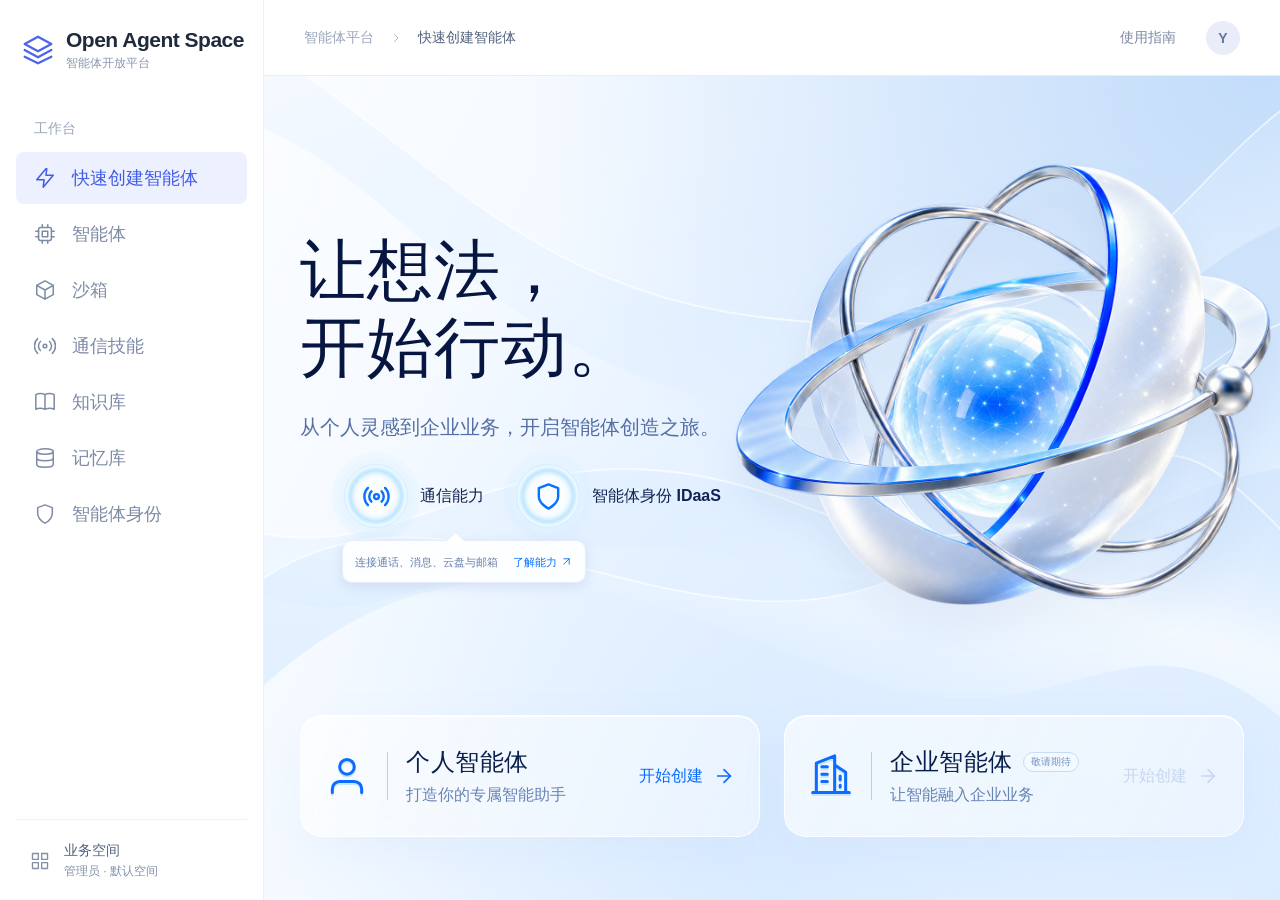
==== commit 30421dea: "Update landing page with orbital hero and capability links" ====
--- a/index.html
+++ b/index.html
@@ -288,7 +288,7 @@
     }
     function readRoute() {
       const [view, query] = location.hash.slice(1).split('?');
-      return {view:view || 'agents',agentId:new URLSearchParams(query || '').get('agent') || originalAgentId};
+      return {view:view || 'quick',agentId:new URLSearchParams(query || '').get('agent') || originalAgentId};
     }
     function agentLink(view, id = activeAgentId) {
       return '#' + view + (id === originalAgentId ? '' : '?agent=' + encodeURIComponent(id));
@@ -1048,5 +1048,5 @@
     setPageView();
     window.addEventListener('hashchange', setPageView);
   </script>
-<script src="./resource-shell.js"></script></body>
+<script src="./resource-shell.js?v=orbital-v2"></script></body>
 </html>
